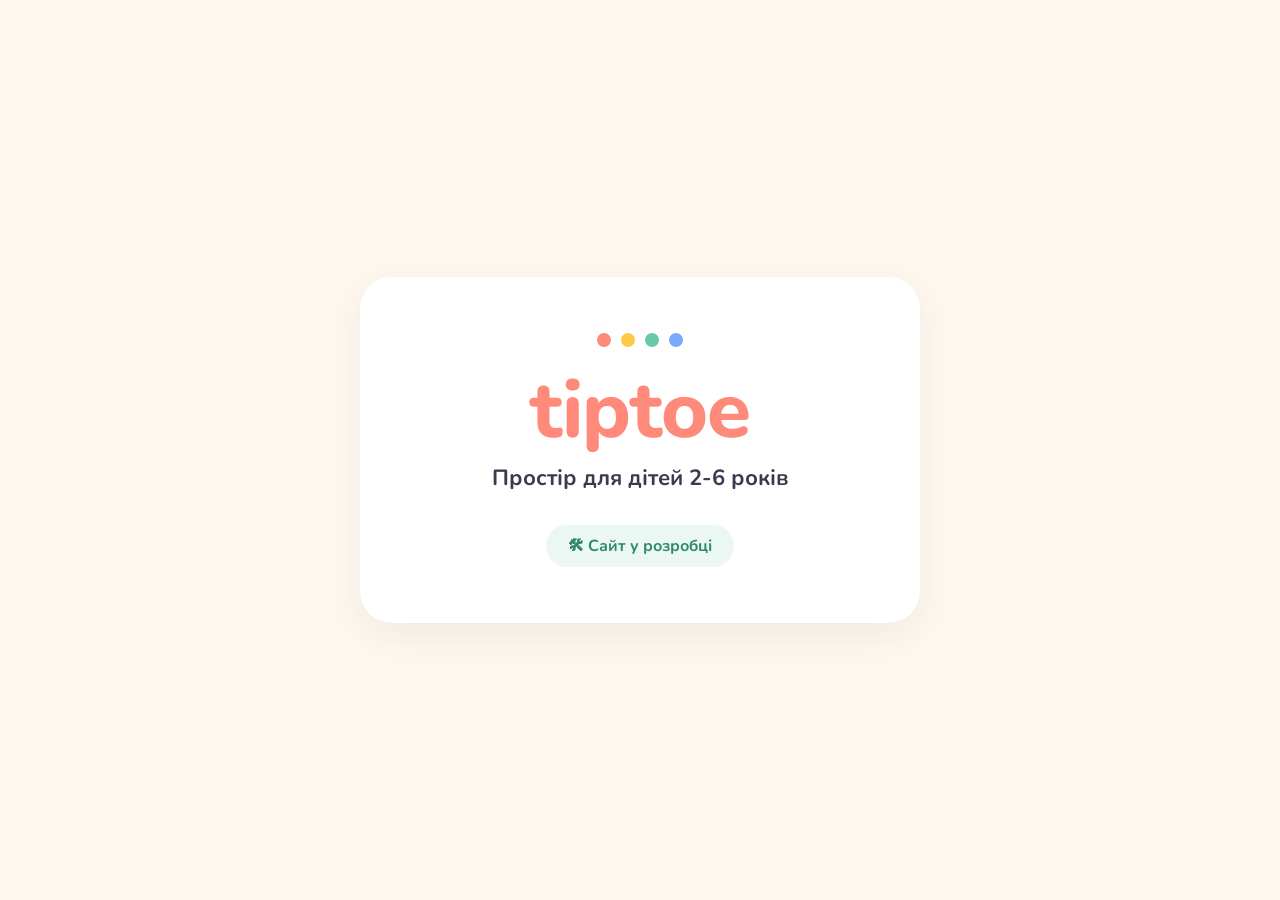
==== index.html @ 7564d256 "Перша весия сайту" ====
<!DOCTYPE html>
<html lang="uk">
<head>
  <meta charset="UTF-8">
  <meta name="viewport" content="width=device-width, initial-scale=1.0">
  <title>tiptoe — Простір для дітей 2-6 років</title>
  <link rel="preconnect" href="https://fonts.googleapis.com">
  <link rel="preconnect" href="https://fonts.gstatic.com" crossorigin>
  <link href="https://fonts.googleapis.com/css2?family=Nunito:wght@400;700;800&display=swap" rel="stylesheet">
  <style>
    * { box-sizing: border-box; margin: 0; padding: 0; }

    body {
      min-height: 100vh;
      display: flex;
      align-items: center;
      justify-content: center;
      padding: 16px;
      font-family: 'Nunito', Arial, sans-serif;
      background: #fff8ef;
      color: #3d3a4f;
      text-align: center;
      overflow-x: hidden;
    }

    .card {
      position: relative;
      max-width: 560px;
      width: 100%;
      padding: 56px 32px;
      background: #ffffff;
      border-radius: 32px;
      box-shadow: 0 12px 40px rgba(61, 58, 79, 0.08);
    }

    .dots {
      display: flex;
      justify-content: center;
      gap: 10px;
      margin-bottom: 24px;
    }

    .dots span {
      width: 14px;
      height: 14px;
      border-radius: 50%;
      animation: hop 1.4s ease-in-out infinite;
    }
    .dots span:nth-child(1) { background: #ff8a7a; }
    .dots span:nth-child(2) { background: #ffc84a; animation-delay: .15s; }
    .dots span:nth-child(3) { background: #6cc7a8; animation-delay: .3s; }
    .dots span:nth-child(4) { background: #7aa9ff; animation-delay: .45s; }

    @keyframes hop {
      0%, 100% { transform: translateY(0); }
      50% { transform: translateY(-10px); }
    }

    h1 {
      font-size: clamp(48px, 12vw, 80px);
      font-weight: 800;
      letter-spacing: -1px;
      color: #ff8a7a;
      line-height: 1;
    }

    .subtitle {
      margin-top: 12px;
      font-size: clamp(18px, 4.5vw, 22px);
      font-weight: 700;
    }

    .status {
      display: inline-block;
      margin-top: 32px;
      padding: 10px 22px;
      border-radius: 999px;
      background: #eaf7f2;
      color: #2f8a6a;
      font-weight: 700;
      font-size: 16px;
    }

    @media (prefers-reduced-motion: reduce) {
      .dots span { animation: none; }
    }
  </style>
</head>
<body>
  <main class="card">
    <div class="dots" aria-hidden="true">
      <span></span><span></span><span></span><span></span>
    </div>
    <h1>tiptoe</h1>
    <p class="subtitle">Простір для дітей 2-6 років</p>
    <p class="status">🛠 Сайт у розробці</p>
  </main>
</body>
</html>
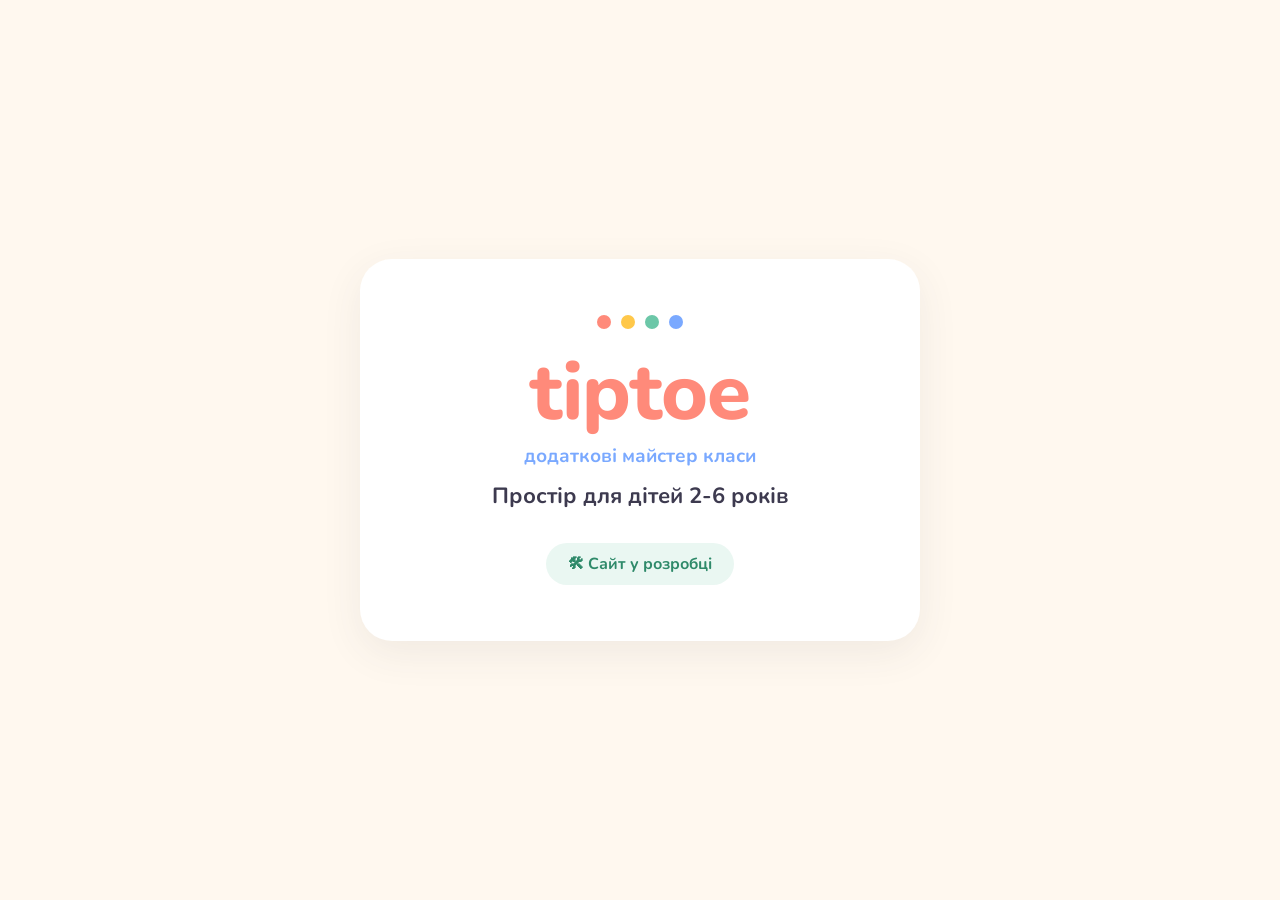
==== commit 8742fd5e: "Додати рядок «додаткові майстер класи» під назвою Новий рядок стоїть під заголовком tiptoe, над підз" ====
--- a/index.html
+++ b/index.html
@@ -70,6 +70,13 @@
       font-weight: 700;
     }
 
+    .extra {
+      margin-top: 10px;
+      font-size: clamp(16px, 4vw, 19px);
+      font-weight: 700;
+      color: #7aa9ff;
+    }
+
     .status {
       display: inline-block;
       margin-top: 32px;
@@ -92,6 +99,7 @@
       <span></span><span></span><span></span><span></span>
     </div>
     <h1>tiptoe</h1>
+    <p class="extra">додаткові майстер класи</p>
     <p class="subtitle">Простір для дітей 2-6 років</p>
     <p class="status">🛠 Сайт у розробці</p>
   </main>
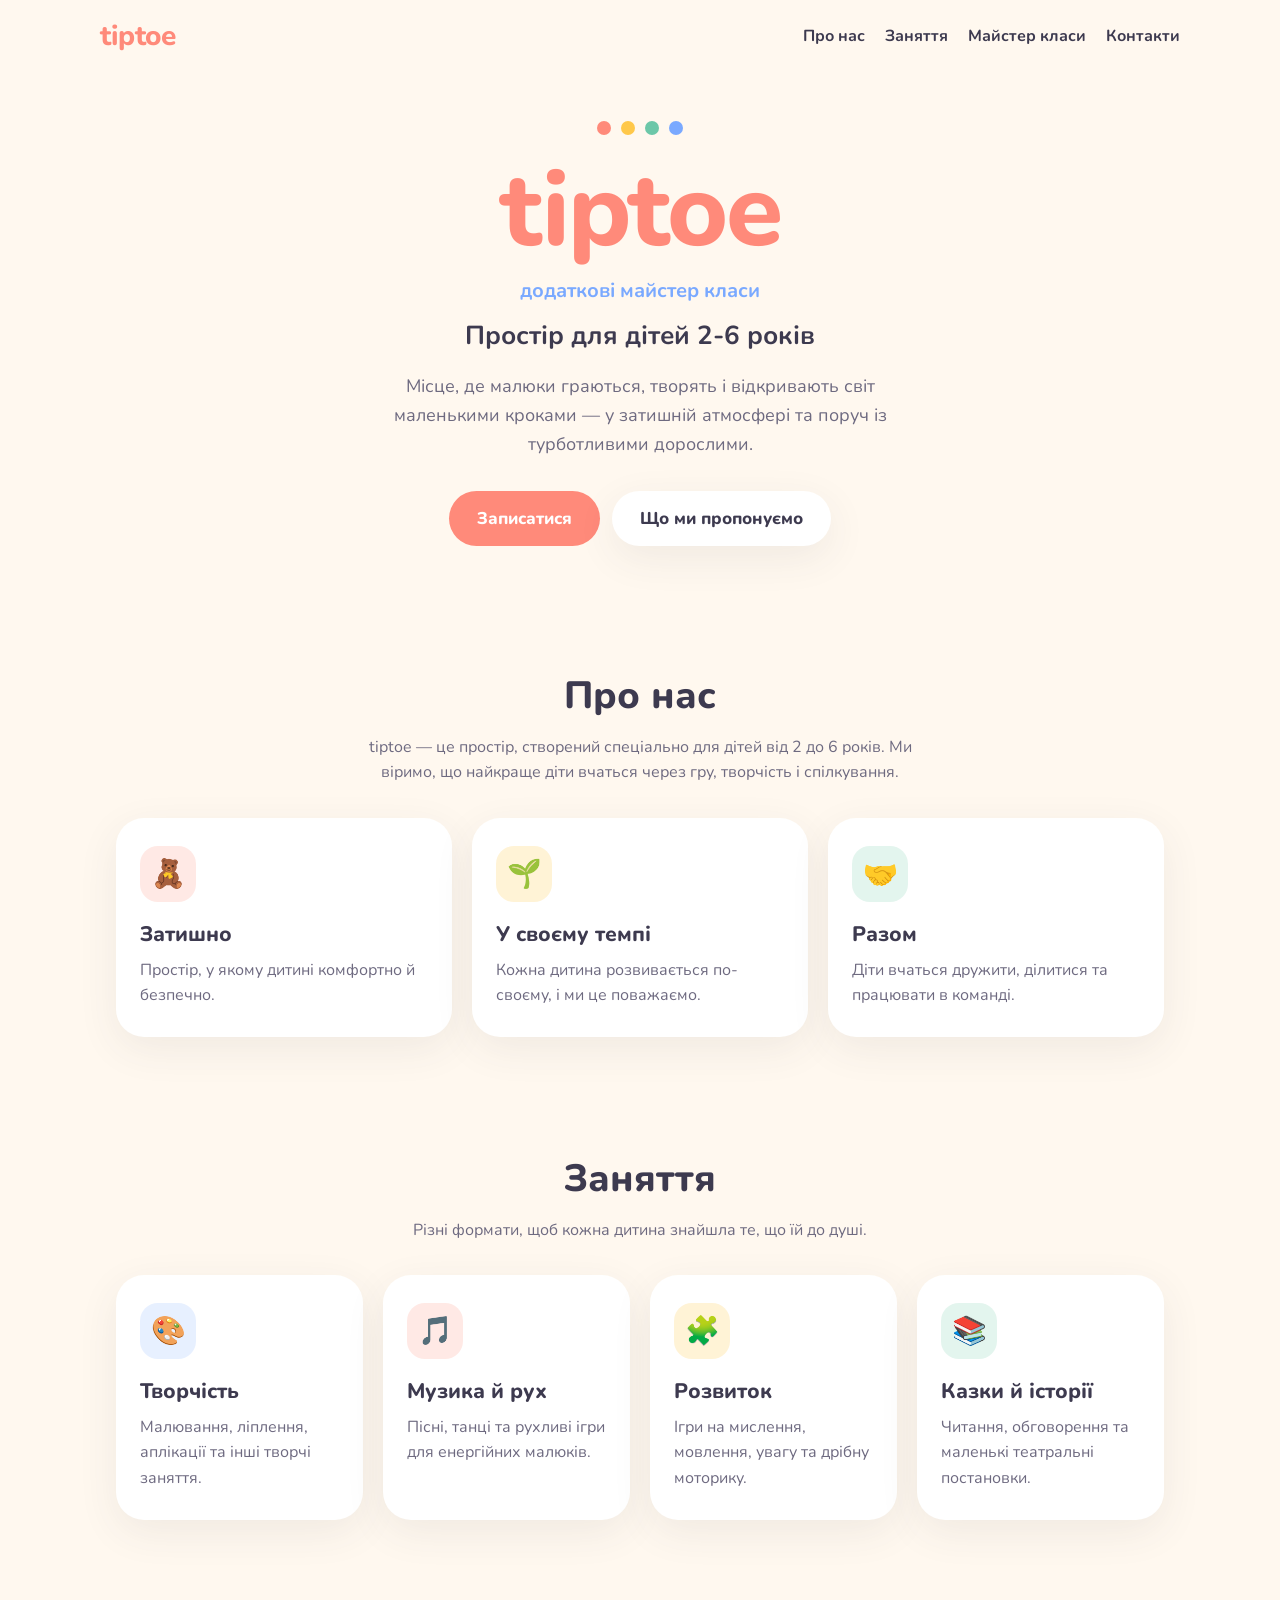
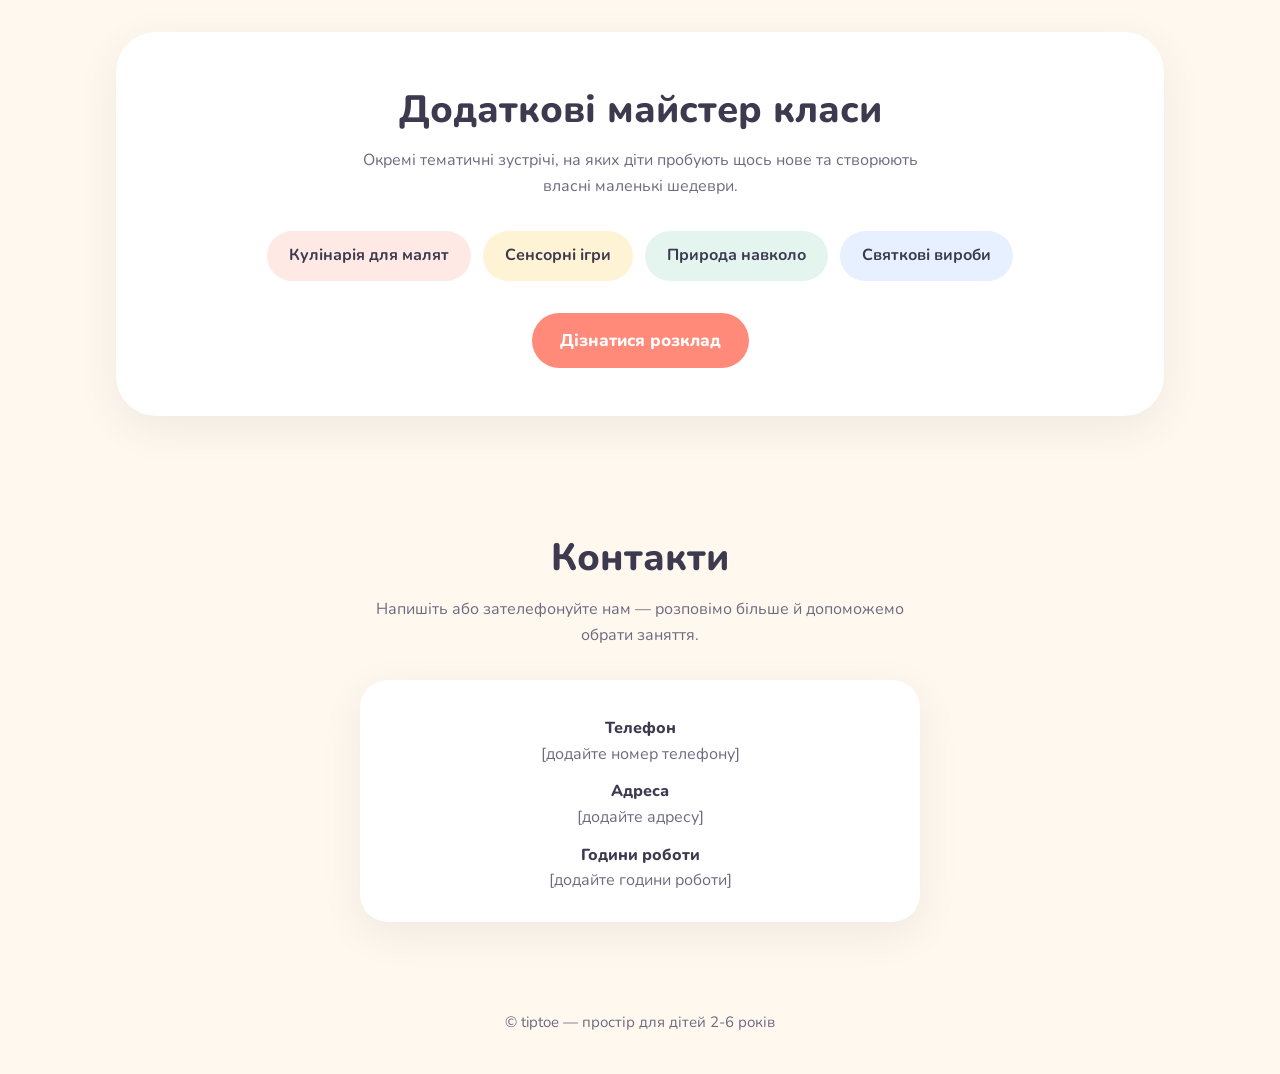
==== commit 0f522237: "Створити стартову сторінку сайту tiptoe Замість заглушки «Сайт у розробці» тепер повна стартова стор" ====
--- a/index.html
+++ b/index.html
@@ -4,33 +4,83 @@
   <meta charset="UTF-8">
   <meta name="viewport" content="width=device-width, initial-scale=1.0">
   <title>tiptoe — Простір для дітей 2-6 років</title>
+  <meta name="description" content="tiptoe — простір для дітей 2-6 років: заняття, ігри та додаткові майстер класи.">
   <link rel="preconnect" href="https://fonts.googleapis.com">
   <link rel="preconnect" href="https://fonts.gstatic.com" crossorigin>
   <link href="https://fonts.googleapis.com/css2?family=Nunito:wght@400;700;800&display=swap" rel="stylesheet">
   <style>
+    :root {
+      --bg: #fff8ef;
+      --card: #ffffff;
+      --text: #3d3a4f;
+      --muted: #6e6a80;
+      --coral: #ff8a7a;
+      --yellow: #ffc84a;
+      --green: #6cc7a8;
+      --blue: #7aa9ff;
+      --radius: 28px;
+      --shadow: 0 12px 40px rgba(61, 58, 79, 0.08);
+    }
+
     * { box-sizing: border-box; margin: 0; padding: 0; }
 
+    html { scroll-behavior: smooth; }
+
     body {
-      min-height: 100vh;
+      font-family: 'Nunito', Arial, sans-serif;
+      background: var(--bg);
+      color: var(--text);
+      line-height: 1.6;
+      overflow-x: hidden;
+    }
+
+    a { color: inherit; }
+
+    .wrap {
+      max-width: 1080px;
+      margin: 0 auto;
+      padding: 0 16px;
+    }
+
+    /* Шапка */
+    header {
+      position: sticky;
+      top: 0;
+      z-index: 10;
+      background: rgba(255, 248, 239, 0.92);
+      backdrop-filter: blur(8px);
+    }
+
+    .nav {
       display: flex;
       align-items: center;
-      justify-content: center;
-      padding: 16px;
-      font-family: 'Nunito', Arial, sans-serif;
-      background: #fff8ef;
-      color: #3d3a4f;
+      justify-content: space-between;
+      gap: 16px;
+      padding: 14px 0;
+    }
+
+    .logo {
+      font-size: 28px;
+      font-weight: 800;
+      color: var(--coral);
+      text-decoration: none;
+      letter-spacing: -0.5px;
+    }
+
+    .menu {
+      display: flex;
+      gap: 20px;
+      list-style: none;
+      font-weight: 700;
+    }
+
+    .menu a { text-decoration: none; }
+    .menu a:hover { color: var(--coral); }
+
+    /* Перший екран */
+    .hero {
+      padding: 48px 0 64px;
       text-align: center;
-      overflow-x: hidden;
-    }
-
-    .card {
-      position: relative;
-      max-width: 560px;
-      width: 100%;
-      padding: 56px 32px;
-      background: #ffffff;
-      border-radius: 32px;
-      box-shadow: 0 12px 40px rgba(61, 58, 79, 0.08);
     }
 
     .dots {
@@ -46,10 +96,10 @@
       border-radius: 50%;
       animation: hop 1.4s ease-in-out infinite;
     }
-    .dots span:nth-child(1) { background: #ff8a7a; }
-    .dots span:nth-child(2) { background: #ffc84a; animation-delay: .15s; }
-    .dots span:nth-child(3) { background: #6cc7a8; animation-delay: .3s; }
-    .dots span:nth-child(4) { background: #7aa9ff; animation-delay: .45s; }
+    .dots span:nth-child(1) { background: var(--coral); }
+    .dots span:nth-child(2) { background: var(--yellow); animation-delay: .15s; }
+    .dots span:nth-child(3) { background: var(--green); animation-delay: .3s; }
+    .dots span:nth-child(4) { background: var(--blue); animation-delay: .45s; }
 
     @keyframes hop {
       0%, 100% { transform: translateY(0); }
@@ -57,51 +107,297 @@
     }
 
     h1 {
-      font-size: clamp(48px, 12vw, 80px);
-      font-weight: 800;
-      letter-spacing: -1px;
-      color: #ff8a7a;
+      font-size: clamp(56px, 14vw, 104px);
+      font-weight: 800;
+      letter-spacing: -2px;
+      color: var(--coral);
       line-height: 1;
     }
 
+    .extra {
+      margin-top: 12px;
+      font-size: clamp(17px, 4vw, 20px);
+      font-weight: 700;
+      color: var(--blue);
+    }
+
     .subtitle {
-      margin-top: 12px;
-      font-size: clamp(18px, 4.5vw, 22px);
+      margin-top: 8px;
+      font-size: clamp(20px, 5vw, 26px);
       font-weight: 700;
     }
 
-    .extra {
-      margin-top: 10px;
-      font-size: clamp(16px, 4vw, 19px);
+    .lead {
+      max-width: 560px;
+      margin: 16px auto 0;
+      color: var(--muted);
+      font-size: 18px;
+    }
+
+    .buttons {
+      display: flex;
+      flex-wrap: wrap;
+      justify-content: center;
+      gap: 12px;
+      margin-top: 32px;
+    }
+
+    .btn {
+      display: inline-block;
+      padding: 14px 28px;
+      border-radius: 999px;
+      font-weight: 800;
+      font-size: 17px;
+      text-decoration: none;
+      transition: transform .15s ease;
+    }
+    .btn:hover { transform: translateY(-2px); }
+    .btn-primary { background: var(--coral); color: #fff; }
+    .btn-secondary { background: var(--card); box-shadow: var(--shadow); }
+
+    /* Секції */
+    section { padding: 56px 0; }
+
+    h2 {
+      font-size: clamp(28px, 6vw, 38px);
+      font-weight: 800;
+      text-align: center;
+      margin-bottom: 8px;
+    }
+
+    .section-lead {
+      text-align: center;
+      color: var(--muted);
+      max-width: 560px;
+      margin: 0 auto 32px;
+    }
+
+    .grid {
+      display: grid;
+      grid-template-columns: repeat(auto-fit, minmax(230px, 1fr));
+      gap: 20px;
+    }
+
+    .card {
+      background: var(--card);
+      border-radius: var(--radius);
+      padding: 28px 24px;
+      box-shadow: var(--shadow);
+    }
+
+    .card .icon {
+      width: 56px;
+      height: 56px;
+      border-radius: 18px;
+      display: grid;
+      place-items: center;
+      font-size: 28px;
+      margin-bottom: 16px;
+    }
+
+    .card h3 {
+      font-size: 21px;
+      font-weight: 800;
+      margin-bottom: 6px;
+    }
+
+    .card p { color: var(--muted); }
+
+    .bg-coral { background: #ffe9e5; }
+    .bg-yellow { background: #fff3d6; }
+    .bg-green { background: #e3f5ee; }
+    .bg-blue { background: #e7f0ff; }
+
+    /* Майстер класи */
+    .classes {
+      background: var(--card);
+      border-radius: 40px;
+      box-shadow: var(--shadow);
+      padding: 48px 24px;
+    }
+
+    .tags {
+      display: flex;
+      flex-wrap: wrap;
+      justify-content: center;
+      gap: 12px;
+    }
+
+    .tag {
+      padding: 12px 22px;
+      border-radius: 999px;
       font-weight: 700;
-      color: #7aa9ff;
-    }
-
-    .status {
-      display: inline-block;
-      margin-top: 32px;
-      padding: 10px 22px;
-      border-radius: 999px;
-      background: #eaf7f2;
-      color: #2f8a6a;
-      font-weight: 700;
-      font-size: 16px;
+    }
+
+    /* Контакти */
+    .contacts {
+      text-align: center;
+    }
+
+    .contacts .card {
+      max-width: 560px;
+      margin: 0 auto;
+    }
+
+    .contacts dl {
+      display: grid;
+      gap: 12px;
+      margin-top: 8px;
+    }
+
+    .contacts dt {
+      font-weight: 800;
+    }
+
+    .contacts dd { color: var(--muted); }
+
+    footer {
+      padding: 32px 0 40px;
+      text-align: center;
+      color: var(--muted);
+      font-size: 15px;
+    }
+
+    @media (max-width: 600px) {
+      .menu { display: none; }
+      .hero { padding-top: 32px; }
+      section { padding: 40px 0; }
     }
 
     @media (prefers-reduced-motion: reduce) {
+      html { scroll-behavior: auto; }
       .dots span { animation: none; }
+      .btn { transition: none; }
     }
   </style>
 </head>
 <body>
-  <main class="card">
-    <div class="dots" aria-hidden="true">
-      <span></span><span></span><span></span><span></span>
+  <header>
+    <div class="wrap nav">
+      <a class="logo" href="#top">tiptoe</a>
+      <nav aria-label="Головне меню">
+        <ul class="menu">
+          <li><a href="#about">Про нас</a></li>
+          <li><a href="#offer">Заняття</a></li>
+          <li><a href="#classes">Майстер класи</a></li>
+          <li><a href="#contacts">Контакти</a></li>
+        </ul>
+      </nav>
     </div>
-    <h1>tiptoe</h1>
-    <p class="extra">додаткові майстер класи</p>
-    <p class="subtitle">Простір для дітей 2-6 років</p>
-    <p class="status">🛠 Сайт у розробці</p>
+  </header>
+
+  <main id="top">
+    <div class="wrap hero">
+      <div class="dots" aria-hidden="true">
+        <span></span><span></span><span></span><span></span>
+      </div>
+      <h1>tiptoe</h1>
+      <p class="extra">додаткові майстер класи</p>
+      <p class="subtitle">Простір для дітей 2-6 років</p>
+      <p class="lead">Місце, де малюки граються, творять і відкривають світ маленькими кроками — у затишній атмосфері та поруч із турботливими дорослими.</p>
+      <div class="buttons">
+        <a class="btn btn-primary" href="#contacts">Записатися</a>
+        <a class="btn btn-secondary" href="#offer">Що ми пропонуємо</a>
+      </div>
+    </div>
+
+    <section id="about">
+      <div class="wrap">
+        <h2>Про нас</h2>
+        <p class="section-lead">tiptoe — це простір, створений спеціально для дітей від 2 до 6 років. Ми віримо, що найкраще діти вчаться через гру, творчість і спілкування.</p>
+        <div class="grid">
+          <div class="card">
+            <div class="icon bg-coral" aria-hidden="true">🧸</div>
+            <h3>Затишно</h3>
+            <p>Простір, у якому дитині комфортно й безпечно.</p>
+          </div>
+          <div class="card">
+            <div class="icon bg-yellow" aria-hidden="true">🌱</div>
+            <h3>У своєму темпі</h3>
+            <p>Кожна дитина розвивається по-своєму, і ми це поважаємо.</p>
+          </div>
+          <div class="card">
+            <div class="icon bg-green" aria-hidden="true">🤝</div>
+            <h3>Разом</h3>
+            <p>Діти вчаться дружити, ділитися та працювати в команді.</p>
+          </div>
+        </div>
+      </div>
+    </section>
+
+    <section id="offer">
+      <div class="wrap">
+        <h2>Заняття</h2>
+        <p class="section-lead">Різні формати, щоб кожна дитина знайшла те, що їй до душі.</p>
+        <div class="grid">
+          <div class="card">
+            <div class="icon bg-blue" aria-hidden="true">🎨</div>
+            <h3>Творчість</h3>
+            <p>Малювання, ліплення, аплікації та інші творчі заняття.</p>
+          </div>
+          <div class="card">
+            <div class="icon bg-coral" aria-hidden="true">🎵</div>
+            <h3>Музика й рух</h3>
+            <p>Пісні, танці та рухливі ігри для енергійних малюків.</p>
+          </div>
+          <div class="card">
+            <div class="icon bg-yellow" aria-hidden="true">🧩</div>
+            <h3>Розвиток</h3>
+            <p>Ігри на мислення, мовлення, увагу та дрібну моторику.</p>
+          </div>
+          <div class="card">
+            <div class="icon bg-green" aria-hidden="true">📚</div>
+            <h3>Казки й історії</h3>
+            <p>Читання, обговорення та маленькі театральні постановки.</p>
+          </div>
+        </div>
+      </div>
+    </section>
+
+    <section id="classes">
+      <div class="wrap">
+        <div class="classes">
+          <h2>Додаткові майстер класи</h2>
+          <p class="section-lead">Окремі тематичні зустрічі, на яких діти пробують щось нове та створюють власні маленькі шедеври.</p>
+          <div class="tags">
+            <span class="tag bg-coral">Кулінарія для малят</span>
+            <span class="tag bg-yellow">Сенсорні ігри</span>
+            <span class="tag bg-green">Природа навколо</span>
+            <span class="tag bg-blue">Святкові вироби</span>
+          </div>
+          <div class="buttons">
+            <a class="btn btn-primary" href="#contacts">Дізнатися розклад</a>
+          </div>
+        </div>
+      </div>
+    </section>
+
+    <section id="contacts" class="contacts">
+      <div class="wrap">
+        <h2>Контакти</h2>
+        <p class="section-lead">Напишіть або зателефонуйте нам — розповімо більше й допоможемо обрати заняття.</p>
+        <div class="card">
+          <dl>
+            <div>
+              <dt>Телефон</dt>
+              <dd>[додайте номер телефону]</dd>
+            </div>
+            <div>
+              <dt>Адреса</dt>
+              <dd>[додайте адресу]</dd>
+            </div>
+            <div>
+              <dt>Години роботи</dt>
+              <dd>[додайте години роботи]</dd>
+            </div>
+          </dl>
+        </div>
+      </div>
+    </section>
   </main>
+
+  <footer>
+    <div class="wrap">© tiptoe — простір для дітей 2-6 років</div>
+  </footer>
 </body>
 </html>
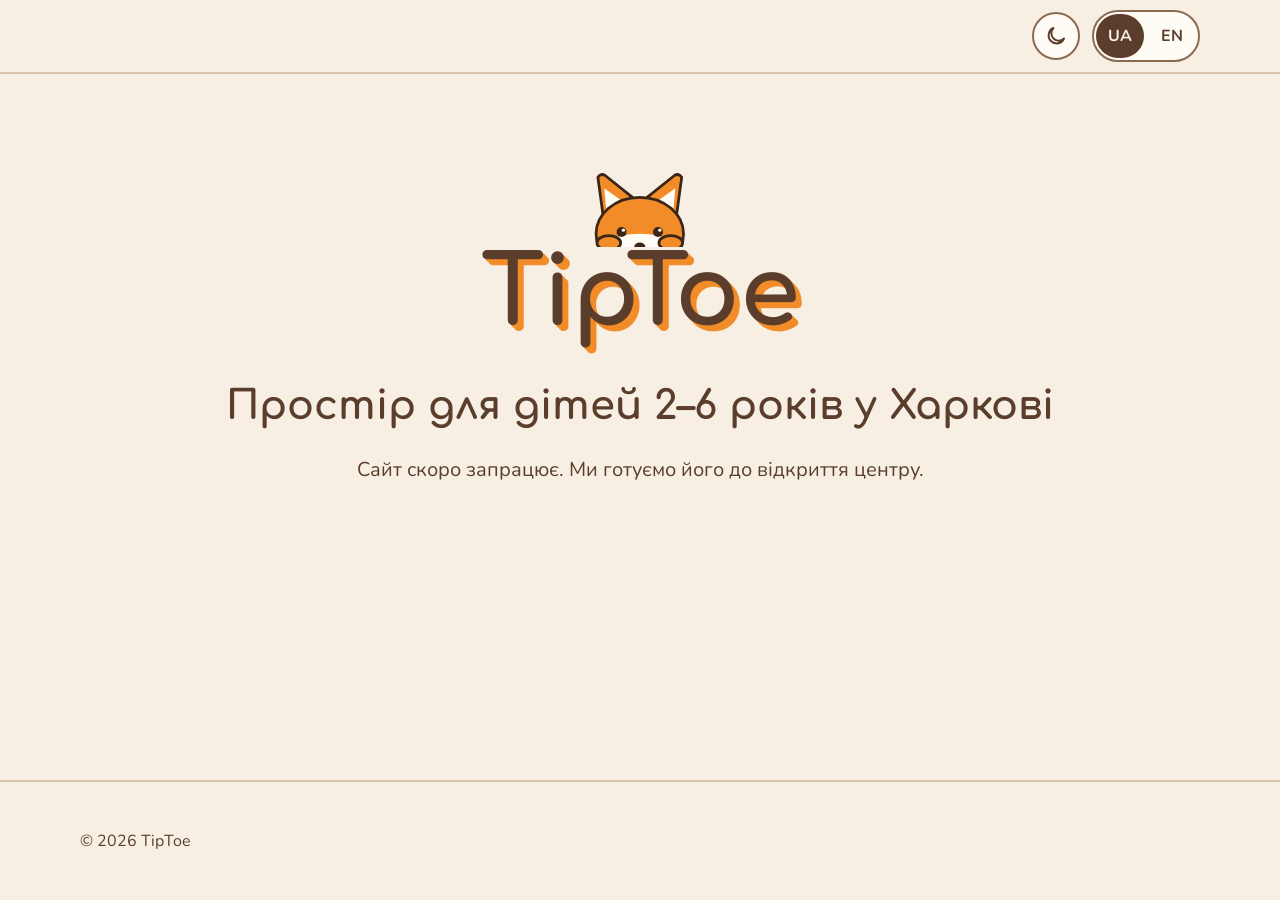
==== commit 36a9b322: "Зверстати статичний прототип сайту TipToe за ТЗ v4 Етап А плану: лендинг site.html, політика конфіде" ====
--- a/index.html
+++ b/index.html
@@ -1,403 +1,63 @@
 <!DOCTYPE html>
-<html lang="uk">
+<html lang="uk" data-page="stub">
 <head>
   <meta charset="UTF-8">
   <meta name="viewport" content="width=device-width, initial-scale=1.0">
-  <title>tiptoe — Простір для дітей 2-6 років</title>
-  <meta name="description" content="tiptoe — простір для дітей 2-6 років: заняття, ігри та додаткові майстер класи.">
-  <link rel="preconnect" href="https://fonts.googleapis.com">
-  <link rel="preconnect" href="https://fonts.gstatic.com" crossorigin>
-  <link href="https://fonts.googleapis.com/css2?family=Nunito:wght@400;700;800&display=swap" rel="stylesheet">
-  <style>
-    :root {
-      --bg: #fff8ef;
-      --card: #ffffff;
-      --text: #3d3a4f;
-      --muted: #6e6a80;
-      --coral: #ff8a7a;
-      --yellow: #ffc84a;
-      --green: #6cc7a8;
-      --blue: #7aa9ff;
-      --radius: 28px;
-      --shadow: 0 12px 40px rgba(61, 58, 79, 0.08);
-    }
-
-    * { box-sizing: border-box; margin: 0; padding: 0; }
-
-    html { scroll-behavior: smooth; }
-
-    body {
-      font-family: 'Nunito', Arial, sans-serif;
-      background: var(--bg);
-      color: var(--text);
-      line-height: 1.6;
-      overflow-x: hidden;
-    }
-
-    a { color: inherit; }
-
-    .wrap {
-      max-width: 1080px;
-      margin: 0 auto;
-      padding: 0 16px;
-    }
-
-    /* Шапка */
-    header {
-      position: sticky;
-      top: 0;
-      z-index: 10;
-      background: rgba(255, 248, 239, 0.92);
-      backdrop-filter: blur(8px);
-    }
-
-    .nav {
-      display: flex;
-      align-items: center;
-      justify-content: space-between;
-      gap: 16px;
-      padding: 14px 0;
-    }
-
-    .logo {
-      font-size: 28px;
-      font-weight: 800;
-      color: var(--coral);
-      text-decoration: none;
-      letter-spacing: -0.5px;
-    }
-
-    .menu {
-      display: flex;
-      gap: 20px;
-      list-style: none;
-      font-weight: 700;
-    }
-
-    .menu a { text-decoration: none; }
-    .menu a:hover { color: var(--coral); }
-
-    /* Перший екран */
-    .hero {
-      padding: 48px 0 64px;
-      text-align: center;
-    }
-
-    .dots {
-      display: flex;
-      justify-content: center;
-      gap: 10px;
-      margin-bottom: 24px;
-    }
-
-    .dots span {
-      width: 14px;
-      height: 14px;
-      border-radius: 50%;
-      animation: hop 1.4s ease-in-out infinite;
-    }
-    .dots span:nth-child(1) { background: var(--coral); }
-    .dots span:nth-child(2) { background: var(--yellow); animation-delay: .15s; }
-    .dots span:nth-child(3) { background: var(--green); animation-delay: .3s; }
-    .dots span:nth-child(4) { background: var(--blue); animation-delay: .45s; }
-
-    @keyframes hop {
-      0%, 100% { transform: translateY(0); }
-      50% { transform: translateY(-10px); }
-    }
-
-    h1 {
-      font-size: clamp(56px, 14vw, 104px);
-      font-weight: 800;
-      letter-spacing: -2px;
-      color: var(--coral);
-      line-height: 1;
-    }
-
-    .extra {
-      margin-top: 12px;
-      font-size: clamp(17px, 4vw, 20px);
-      font-weight: 700;
-      color: var(--blue);
-    }
-
-    .subtitle {
-      margin-top: 8px;
-      font-size: clamp(20px, 5vw, 26px);
-      font-weight: 700;
-    }
-
-    .lead {
-      max-width: 560px;
-      margin: 16px auto 0;
-      color: var(--muted);
-      font-size: 18px;
-    }
-
-    .buttons {
-      display: flex;
-      flex-wrap: wrap;
-      justify-content: center;
-      gap: 12px;
-      margin-top: 32px;
-    }
-
-    .btn {
-      display: inline-block;
-      padding: 14px 28px;
-      border-radius: 999px;
-      font-weight: 800;
-      font-size: 17px;
-      text-decoration: none;
-      transition: transform .15s ease;
-    }
-    .btn:hover { transform: translateY(-2px); }
-    .btn-primary { background: var(--coral); color: #fff; }
-    .btn-secondary { background: var(--card); box-shadow: var(--shadow); }
-
-    /* Секції */
-    section { padding: 56px 0; }
-
-    h2 {
-      font-size: clamp(28px, 6vw, 38px);
-      font-weight: 800;
-      text-align: center;
-      margin-bottom: 8px;
-    }
-
-    .section-lead {
-      text-align: center;
-      color: var(--muted);
-      max-width: 560px;
-      margin: 0 auto 32px;
-    }
-
-    .grid {
-      display: grid;
-      grid-template-columns: repeat(auto-fit, minmax(230px, 1fr));
-      gap: 20px;
-    }
-
-    .card {
-      background: var(--card);
-      border-radius: var(--radius);
-      padding: 28px 24px;
-      box-shadow: var(--shadow);
-    }
-
-    .card .icon {
-      width: 56px;
-      height: 56px;
-      border-radius: 18px;
-      display: grid;
-      place-items: center;
-      font-size: 28px;
-      margin-bottom: 16px;
-    }
-
-    .card h3 {
-      font-size: 21px;
-      font-weight: 800;
-      margin-bottom: 6px;
-    }
-
-    .card p { color: var(--muted); }
-
-    .bg-coral { background: #ffe9e5; }
-    .bg-yellow { background: #fff3d6; }
-    .bg-green { background: #e3f5ee; }
-    .bg-blue { background: #e7f0ff; }
-
-    /* Майстер класи */
-    .classes {
-      background: var(--card);
-      border-radius: 40px;
-      box-shadow: var(--shadow);
-      padding: 48px 24px;
-    }
-
-    .tags {
-      display: flex;
-      flex-wrap: wrap;
-      justify-content: center;
-      gap: 12px;
-    }
-
-    .tag {
-      padding: 12px 22px;
-      border-radius: 999px;
-      font-weight: 700;
-    }
-
-    /* Контакти */
-    .contacts {
-      text-align: center;
-    }
-
-    .contacts .card {
-      max-width: 560px;
-      margin: 0 auto;
-    }
-
-    .contacts dl {
-      display: grid;
-      gap: 12px;
-      margin-top: 8px;
-    }
-
-    .contacts dt {
-      font-weight: 800;
-    }
-
-    .contacts dd { color: var(--muted); }
-
-    footer {
-      padding: 32px 0 40px;
-      text-align: center;
-      color: var(--muted);
-      font-size: 15px;
-    }
-
-    @media (max-width: 600px) {
-      .menu { display: none; }
-      .hero { padding-top: 32px; }
-      section { padding: 40px 0; }
-    }
-
-    @media (prefers-reduced-motion: reduce) {
-      html { scroll-behavior: auto; }
-      .dots span { animation: none; }
-      .btn { transition: none; }
-    }
-  </style>
+  <title>TipToe — сайт скоро запрацює</title>
+  <meta name="description" content="TipToe — простір для дітей 2–6 років у Харкові. Сайт скоро запрацює.">
+  <link rel="icon" href="assets/img/favicon.svg" type="image/svg+xml">
+  <link rel="stylesheet" href="assets/css/tokens.css">
+  <link rel="stylesheet" href="assets/css/base.css">
+  <link rel="stylesheet" href="assets/css/components.css">
+  <link rel="stylesheet" href="assets/css/sections.css">
+  <script src="assets/js/theme.js"></script>
+  <script src="assets/js/i18n.js" defer></script>
+  <script src="assets/js/lang.js" defer></script>
 </head>
 <body>
-  <header>
-    <div class="wrap nav">
-      <a class="logo" href="#top">tiptoe</a>
-      <nav aria-label="Головне меню">
-        <ul class="menu">
-          <li><a href="#about">Про нас</a></li>
-          <li><a href="#offer">Заняття</a></li>
-          <li><a href="#classes">Майстер класи</a></li>
-          <li><a href="#contacts">Контакти</a></li>
-        </ul>
-      </nav>
+<!-- Заглушка «Сайт у розробці»: показується до запуску. Готовий лендинг — site.html. -->
+<div id="top" class="page">
+  <a class="tt-btn tt-skip" href="#main" data-i18n="skip">Перейти до основного вмісту</a>
+
+  <svg width="0" height="0" style="position:absolute" aria-hidden="true" focusable="false">
+    <defs>
+      <symbol id="tp-head" viewBox="0 0 200 200"><g style="stroke:var(--edge)" stroke-width="3" stroke-linejoin="round" stroke-linecap="round"><path d="M60 66L54 22Q57 17 62 20L92 44Z" fill="var(--orange)"/><path d="M140 66L146 22Q143 17 138 20L108 44Z" fill="var(--orange)"/><path d="M63 56L61 34L79 47Z" fill="var(--tipi-cream)" stroke="none"/><path d="M137 56L139 34L121 47Z" fill="var(--tipi-cream)" stroke="none"/><ellipse cx="100" cy="84" rx="48" ry="40" fill="var(--orange)"/><path d="M57 94Q100 74 143 94Q130 124 100 124Q70 124 57 94Z" fill="var(--tipi-cream)" stroke="none"/><circle cx="68" cy="100" r="6" fill="var(--orange)" stroke="none" opacity=".4"/><circle cx="132" cy="100" r="6" fill="var(--orange)" stroke="none" opacity=".4"/><circle cx="80" cy="82" r="5.5" fill="var(--ink-deep)" stroke="none"/><circle cx="120" cy="82" r="5.5" fill="var(--ink-deep)" stroke="none"/><circle cx="82" cy="80" r="1.8" fill="var(--tipi-cream)" stroke="none"/><circle cx="122" cy="80" r="1.8" fill="var(--tipi-cream)" stroke="none"/><ellipse cx="100" cy="98" rx="6" ry="4.5" fill="var(--ink-deep)" stroke="none"/><path d="M92 108Q100 115 108 108" fill="none" stroke-width="2.5"/></g></symbol>
+    </defs>
+  </svg>
+
+  <header class="site-header">
+    <div class="wrap hdr-row">
+      <div class="hdr-tools">
+        <button class="theme-btn" type="button" aria-pressed="false" aria-label="Темна тема" data-i18n-attr="aria-label:theme">
+          <svg class="ico-moon" width="24" height="24" viewBox="0 0 24 24" fill="none" stroke="currentColor" stroke-width="2" stroke-linecap="round" stroke-linejoin="round" aria-hidden="true" focusable="false"><path d="M20 14.5A8 8 0 1 1 9.5 4a6.5 6.5 0 0 0 10.5 10.5z"/></svg>
+          <svg class="ico-sun" width="24" height="24" viewBox="0 0 24 24" fill="none" stroke="currentColor" stroke-width="2" stroke-linecap="round" stroke-linejoin="round" aria-hidden="true" focusable="false"><circle cx="12" cy="12" r="4"/><path d="M12 3v2M12 19v2M3 12h2M19 12h2M5.6 5.6l1.4 1.4M17 17l1.4 1.4M5.6 18.4L7 17M17 7l1.4-1.4"/></svg>
+        </button>
+        <div class="tt-lang" role="group" aria-label="Мова сайту" data-i18n-attr="aria-label:langLabel">
+          <a href="?lang=uk" data-lang="uk" lang="uk" hreflang="uk" aria-current="true" aria-label="UA — українська" data-i18n-attr="aria-label:uaLabel">UA</a>
+          <a href="?lang=en" data-lang="en" lang="en" hreflang="en" aria-current="false" aria-label="EN — English" data-i18n-attr="aria-label:enLabel">EN</a>
+        </div>
+      </div>
     </div>
   </header>
 
-  <main id="top">
-    <div class="wrap hero">
-      <div class="dots" aria-hidden="true">
-        <span></span><span></span><span></span><span></span>
-      </div>
-      <h1>tiptoe</h1>
-      <p class="extra">додаткові майстер класи</p>
-      <p class="subtitle">Простір для дітей 2-6 років</p>
-      <p class="lead">Місце, де малюки граються, творять і відкривають світ маленькими кроками — у затишній атмосфері та поруч із турботливими дорослими.</p>
-      <div class="buttons">
-        <a class="btn btn-primary" href="#contacts">Записатися</a>
-        <a class="btn btn-secondary" href="#offer">Що ми пропонуємо</a>
-      </div>
-    </div>
-
-    <section id="about">
-      <div class="wrap">
-        <h2>Про нас</h2>
-        <p class="section-lead">tiptoe — це простір, створений спеціально для дітей від 2 до 6 років. Ми віримо, що найкраще діти вчаться через гру, творчість і спілкування.</p>
-        <div class="grid">
-          <div class="card">
-            <div class="icon bg-coral" aria-hidden="true">🧸</div>
-            <h3>Затишно</h3>
-            <p>Простір, у якому дитині комфортно й безпечно.</p>
-          </div>
-          <div class="card">
-            <div class="icon bg-yellow" aria-hidden="true">🌱</div>
-            <h3>У своєму темпі</h3>
-            <p>Кожна дитина розвивається по-своєму, і ми це поважаємо.</p>
-          </div>
-          <div class="card">
-            <div class="icon bg-green" aria-hidden="true">🤝</div>
-            <h3>Разом</h3>
-            <p>Діти вчаться дружити, ділитися та працювати в команді.</p>
-          </div>
+  <main id="main" tabindex="-1">
+    <section class="sec">
+      <div class="wrap center-block">
+        <div class="masthead" style="padding:0">
+          <svg class="masthead-tipi" viewBox="30 14 140 84" aria-hidden="true" focusable="false"><use href="#tp-head" width="200" height="200"/><g style="stroke:var(--edge)" stroke-width="3" fill="var(--orange)"><ellipse cx="66" cy="94" rx="13" ry="8"/><ellipse cx="134" cy="94" rx="13" ry="8"/></g></svg>
+          <p class="wordmark" aria-hidden="true">TipToe</p>
         </div>
-      </div>
-    </section>
-
-    <section id="offer">
-      <div class="wrap">
-        <h2>Заняття</h2>
-        <p class="section-lead">Різні формати, щоб кожна дитина знайшла те, що їй до душі.</p>
-        <div class="grid">
-          <div class="card">
-            <div class="icon bg-blue" aria-hidden="true">🎨</div>
-            <h3>Творчість</h3>
-            <p>Малювання, ліплення, аплікації та інші творчі заняття.</p>
-          </div>
-          <div class="card">
-            <div class="icon bg-coral" aria-hidden="true">🎵</div>
-            <h3>Музика й рух</h3>
-            <p>Пісні, танці та рухливі ігри для енергійних малюків.</p>
-          </div>
-          <div class="card">
-            <div class="icon bg-yellow" aria-hidden="true">🧩</div>
-            <h3>Розвиток</h3>
-            <p>Ігри на мислення, мовлення, увагу та дрібну моторику.</p>
-          </div>
-          <div class="card">
-            <div class="icon bg-green" aria-hidden="true">📚</div>
-            <h3>Казки й історії</h3>
-            <p>Читання, обговорення та маленькі театральні постановки.</p>
-          </div>
-        </div>
-      </div>
-    </section>
-
-    <section id="classes">
-      <div class="wrap">
-        <div class="classes">
-          <h2>Додаткові майстер класи</h2>
-          <p class="section-lead">Окремі тематичні зустрічі, на яких діти пробують щось нове та створюють власні маленькі шедеври.</p>
-          <div class="tags">
-            <span class="tag bg-coral">Кулінарія для малят</span>
-            <span class="tag bg-yellow">Сенсорні ігри</span>
-            <span class="tag bg-green">Природа навколо</span>
-            <span class="tag bg-blue">Святкові вироби</span>
-          </div>
-          <div class="buttons">
-            <a class="btn btn-primary" href="#contacts">Дізнатися розклад</a>
-          </div>
-        </div>
-      </div>
-    </section>
-
-    <section id="contacts" class="contacts">
-      <div class="wrap">
-        <h2>Контакти</h2>
-        <p class="section-lead">Напишіть або зателефонуйте нам — розповімо більше й допоможемо обрати заняття.</p>
-        <div class="card">
-          <dl>
-            <div>
-              <dt>Телефон</dt>
-              <dd>[додайте номер телефону]</dd>
-            </div>
-            <div>
-              <dt>Адреса</dt>
-              <dd>[додайте адресу]</dd>
-            </div>
-            <div>
-              <dt>Години роботи</dt>
-              <dd>[додайте години роботи]</dd>
-            </div>
-          </dl>
-        </div>
+        <h1 class="tt-h2"><span class="sr-only">TipToe — </span><span data-i18n="stubH1">Простір для дітей 2–6 років у Харкові</span></h1>
+        <p class="tt-lead" data-i18n="stubP">Сайт скоро запрацює. Ми готуємо його до відкриття центру.</p>
       </div>
     </section>
   </main>
 
-  <footer>
-    <div class="wrap">© tiptoe — простір для дітей 2-6 років</div>
+  <footer class="site-footer">
+    <div class="wrap">
+      <p class="tt-caption">© 2026 TipToe</p>
+    </div>
   </footer>
+</div>
 </body>
 </html>
--- a/assets/css/tokens.css
+++ b/assets/css/tokens.css
@@ -0,0 +1,156 @@
+/* TipToe — токени дизайн-системи v20.
+   Джерело: design-system/project/tokens.json. Значення тут не змінювати вручну:
+   спершу правиться tokens.json, потім цей файл. */
+
+:root {
+  color-scheme: light;
+
+  /* Кольори: світла тема */
+  --background: #F7EFE4;
+  --surface: #FFFBF5;
+  --surface-alt: #EAD9C3;
+  --text: #5A3E2B;
+  --text-muted: #745A47;
+  --accent: #F28C28;
+  --accent-hover: #FFA23F;
+  --accent-active: #E27A12;
+  --on-accent: #3A2616;
+  --border: #8A6B52;
+  --border-subtle: #D9C5A8;
+  --focus: #3A2616;
+  --success: #556644;
+  --error: #A3281D;
+  --edge: #3A2616;
+
+  /* Бренд і основи */
+  --orange: #F28C28;
+  --green: #8FA67A;
+  --ink-deep: #3A2616;
+  --orange-strong: #954E09;
+  --green-strong: #556644;
+  --on-strong: #FFFFFF;
+
+  /* Кольори Тіпі (однакові в обох темах) */
+  --tipi-cream: #FFFBF5;
+  --tipi-brown: #5A3E2B;
+  --tipi-wood: #C49A6C;
+
+  /* Тіні */
+  --shadow-card: 0 8px 24px 0 rgba(90, 62, 43, 0.14);
+  --shadow-cta: 0 4px 0 0 #3a2616;
+  --shadow-cta-hover: 0 6px 0 0 #3a2616;
+
+  /* Відступи */
+  --space-1: 4px;
+  --space-2: 8px;
+  --space-3: 12px;
+  --space-4: 16px;
+  --space-5: 24px;
+  --space-6: 32px;
+  --space-7: 48px;
+  --space-8: 64px;
+  --space-9: 96px;
+
+  /* Радіуси */
+  --radius-md: 16px;
+  --radius-lg: 24px;
+  --radius-pill: 999px;
+
+  /* Розкладка й розміри */
+  --container-max: 1120px;
+  --min-viewport: 360px;
+  --tap-min: 48px;
+  --border-width: 2px;
+  --focus-width: 3px;
+  --focus-offset: 3px;
+  --focus-offset-tight: 2px;
+  --lift: 2px;
+  --press: 4px;
+  --wordmark-shadow: 3px;
+  --header-offset: 88px;
+  --measure: 68ch;
+  --textarea-min: 112px;
+  --content-max: 760px;
+  --col-day: 140px;
+  --col-time: 64px;
+  --col-sm: 240px;
+  --col-md: 300px;
+  --col-lg: 360px;
+  --map-min: 320px;
+  --illustration: 160px;
+  /* Немає в tokens.json, але використано в макетах: розмір великого слова «TipToe». */
+  --wordmark-size: clamp(3rem, 11vw, 6rem);
+
+  /* Шрифти */
+  --font-heading: "Comfortaa", "Nunito", system-ui, sans-serif;
+  --font-body: "Nunito", system-ui, -apple-system, "Segoe UI", Arial, sans-serif;
+  --font-mono: "JetBrains Mono", ui-monospace, Menlo, Consolas, monospace;
+
+  /* Шкала тексту */
+  --type-h1: 700 2rem/2.5rem var(--font-heading);
+  --type-h1-desktop: 700 3.5rem/4rem var(--font-heading);
+  --type-h2: 700 1.625rem/2.125rem var(--font-heading);
+  --type-h2-desktop: 700 2.5rem/3rem var(--font-heading);
+  --type-h3: 700 1.375rem/1.875rem var(--font-heading);
+  --type-h3-desktop: 700 1.75rem/2.25rem var(--font-heading);
+  --type-wordmark-sm: 700 1.75rem/2rem var(--font-heading);
+  --type-body-lg: 400 1.1875rem/1.875rem var(--font-body);
+  --type-body-lg-desktop: 400 1.25rem/2rem var(--font-body);
+  --type-body: 400 1.0625rem/1.75rem var(--font-body);
+  --type-body-strong: 700 1.0625rem/1.75rem var(--font-body);
+  --type-small: 400 1rem/1.5rem var(--font-body);
+  --type-caption: 400 1rem/1.375rem var(--font-body);
+  --type-label: 700 1rem/1.25rem var(--font-body);
+  --type-button: 700 1.125rem/1.5rem var(--font-body);
+  --type-input: 400 1.0625rem/1.5rem var(--font-body);
+  --type-nav: 600 1.0625rem/1.5rem var(--font-body);
+  --type-code: 400 1rem/1.5rem var(--font-mono);
+  --ls-h1: -0.01em;
+  --ls-h1-desktop: -0.02em;
+}
+
+/* Темна тема: тепла коричнева. Вмикається атрибутом data-theme="dark" на <html>. */
+:root[data-theme="dark"] {
+  color-scheme: dark;
+  --background: #2A1B10;
+  --surface: #46321F;
+  --surface-alt: #3A2616;
+  --text: #F7EFE4;
+  --text-muted: #D9C5A8;
+  --border: #A68868;
+  --border-subtle: #5A4330;
+  --focus: #F7EFE4;
+  --success: #8FA67A;
+  --error: #F08A7E;
+  --edge: #F7EFE4;
+  --orange-strong: #F28C28;
+  --green-strong: #8FA67A;
+  --on-strong: #2A1B10;
+  --shadow-card: 0 8px 24px 0 rgba(0, 0, 0, 0.45);
+  --shadow-cta: 0 4px 0 0 #d9c5a8;
+  --shadow-cta-hover: 0 6px 0 0 #d9c5a8;
+}
+
+/* Без JavaScript тема береться з налаштувань пристрою. */
+@media (prefers-color-scheme: dark) {
+  :root:not([data-theme]) {
+    color-scheme: dark;
+    --background: #2A1B10;
+    --surface: #46321F;
+    --surface-alt: #3A2616;
+    --text: #F7EFE4;
+    --text-muted: #D9C5A8;
+    --border: #A68868;
+    --border-subtle: #5A4330;
+    --focus: #F7EFE4;
+    --success: #8FA67A;
+    --error: #F08A7E;
+    --edge: #F7EFE4;
+    --orange-strong: #F28C28;
+    --green-strong: #8FA67A;
+    --on-strong: #2A1B10;
+    --shadow-card: 0 8px 24px 0 rgba(0, 0, 0, 0.45);
+    --shadow-cta: 0 4px 0 0 #d9c5a8;
+    --shadow-cta-hover: 0 6px 0 0 #d9c5a8;
+  }
+}
--- a/assets/css/base.css
+++ b/assets/css/base.css
@@ -0,0 +1,139 @@
+/* TipToe — база: шрифти, типографіка, сітка, фокус, пропуск навігації. */
+
+@font-face {
+  font-family: "Comfortaa";
+  src: url("../fonts/Comfortaa-Bold.woff2") format("woff2");
+  font-weight: 700;
+  font-style: normal;
+  font-display: swap;
+}
+@font-face {
+  font-family: "Nunito";
+  src: url("../fonts/Nunito-Regular.woff2") format("woff2");
+  font-weight: 400;
+  font-style: normal;
+  font-display: swap;
+}
+@font-face {
+  font-family: "Nunito";
+  src: url("../fonts/Nunito-SemiBold.woff2") format("woff2");
+  font-weight: 600;
+  font-style: normal;
+  font-display: swap;
+}
+@font-face {
+  font-family: "Nunito";
+  src: url("../fonts/Nunito-Bold.woff2") format("woff2");
+  font-weight: 700;
+  font-style: normal;
+  font-display: swap;
+}
+
+*, *::before, *::after { box-sizing: border-box; }
+
+html {
+  scroll-behavior: smooth;
+  scroll-padding-top: var(--header-offset);
+  -webkit-text-size-adjust: 100%;
+}
+
+body {
+  margin: 0;
+  background: var(--background);
+  color: var(--text);
+  font: var(--type-body);
+  overflow-x: hidden;
+}
+
+img, svg { max-width: 100%; }
+
+h1, h2, h3, p, ul, ol, dl, dd { margin: 0; }
+ul, ol { padding: 0; }
+
+[hidden] { display: none !important; }
+
+/* Сітка */
+.wrap {
+  width: 100%;
+  max-width: calc(var(--container-max) + 2 * var(--space-7));
+  margin: 0 auto;
+  padding-inline: var(--space-4);
+}
+
+.sec { padding-block: var(--space-8); }
+.sec--alt { background: var(--surface-alt); }
+
+.stack { display: flex; flex-direction: column; }
+.stack--4 { gap: var(--space-4); }
+.stack--5 { gap: var(--space-5); }
+.stack--6 { gap: var(--space-6); }
+.stack--7 { gap: var(--space-7); }
+
+.grid { display: grid; gap: var(--space-5); }
+.grid--sm { grid-template-columns: repeat(auto-fit, minmax(min(var(--col-sm), 100%), 1fr)); }
+.grid--md { grid-template-columns: repeat(auto-fit, minmax(min(var(--col-md), 100%), 1fr)); }
+
+.narrow { max-width: var(--content-max); }
+
+/* Типографіка */
+.tt-h1 { font: var(--type-h1); letter-spacing: var(--ls-h1); }
+.tt-h2 { font: var(--type-h2); }
+.tt-h3 { font: var(--type-h3); }
+.tt-lead { font: var(--type-body-lg); max-width: var(--measure); }
+.tt-body { font: var(--type-body); max-width: var(--measure); }
+.tt-strong { font: var(--type-body-strong); }
+.tt-small { font: var(--type-small); color: var(--text-muted); }
+.tt-caption { font: var(--type-caption); }
+.tt-label { font: var(--type-label); }
+
+@media (min-width: 768px) {
+  .wrap { padding-inline: var(--space-7); }
+  .sec { padding-block: var(--space-9); }
+  .tt-h1 { font: var(--type-h1-desktop); letter-spacing: var(--ls-h1-desktop); }
+  .tt-h2 { font: var(--type-h2-desktop); }
+  .tt-h3 { font: var(--type-h3-desktop); }
+  .tt-lead { font: var(--type-body-lg-desktop); }
+}
+
+/* Фокус: лише з клавіатури, кільце 3 px */
+:focus-visible {
+  outline: var(--focus-width) solid var(--focus);
+  outline-offset: var(--focus-offset);
+}
+
+main:focus { outline: none; }
+section[id], [id].anchor { scroll-margin-top: var(--header-offset); }
+
+/* Пропуск навігації */
+.tt-skip {
+  position: absolute;
+  left: var(--space-4);
+  top: calc(var(--tap-min) * -2.5);
+  z-index: 100;
+}
+.tt-skip:focus,
+.tt-skip:focus-visible { top: var(--space-3); }
+
+/* Текст лише для читачів екрана */
+.sr-only {
+  position: absolute;
+  width: 1px;
+  height: 1px;
+  padding: 0;
+  margin: calc(var(--border-width) * -0.5);
+  overflow: hidden;
+  clip: rect(0 0 0 0);
+  white-space: nowrap;
+  border: 0;
+}
+
+/* Позначка відсутніх даних у прототипі */
+.ph-field { color: var(--text-muted); font-style: italic; }
+
+@media (prefers-reduced-motion: reduce) {
+  html { scroll-behavior: auto; }
+  *, *::before, *::after {
+    animation: none !important;
+    transition: none !important;
+  }
+}
--- a/assets/css/components.css
+++ b/assets/css/components.css
@@ -0,0 +1,227 @@
+/* TipToe — компоненти tt-* з усіма станами (за design-system/project/components/bundle.css). */
+
+/* Основна кнопка */
+.tt-btn {
+  display: inline-flex;
+  align-items: center;
+  justify-content: center;
+  gap: var(--space-2);
+  min-height: var(--tap-min);
+  min-width: var(--tap-min);
+  padding: var(--space-3) var(--space-5);
+  border: var(--border-width) solid var(--edge);
+  border-radius: var(--radius-md);
+  background: var(--accent);
+  color: var(--on-accent);
+  font: var(--type-button);
+  text-align: center;
+  text-decoration: none;
+  cursor: pointer;
+  box-shadow: var(--shadow-cta);
+  transition: transform .12s ease, box-shadow .12s ease, background-color .12s ease;
+  -webkit-tap-highlight-color: transparent;
+}
+.tt-btn:hover {
+  background: var(--accent-hover);
+  transform: translateY(calc(var(--lift) * -1));
+  box-shadow: var(--shadow-cta-hover);
+}
+.tt-btn:focus-visible { outline: var(--focus-width) solid var(--focus); outline-offset: var(--focus-offset); }
+.tt-btn:active {
+  background: var(--accent-active);
+  transform: translateY(var(--press));
+  box-shadow: none;
+}
+.tt-btn[disabled],
+.tt-btn[aria-disabled="true"] {
+  background: var(--surface-alt);
+  color: var(--text-muted);
+  border-color: var(--border);
+  box-shadow: none;
+  transform: none;
+  cursor: not-allowed;
+}
+
+/* Вторинна кнопка */
+.tt-btn--secondary {
+  background: var(--surface);
+  color: var(--text);
+  border-color: var(--text);
+  box-shadow: 0 var(--press) 0 0 var(--text);
+}
+.tt-btn--secondary:hover {
+  background: var(--surface-alt);
+  box-shadow: 0 calc(var(--press) + var(--lift)) 0 0 var(--text);
+}
+.tt-btn--secondary:active { background: var(--border-subtle); box-shadow: none; }
+
+@media (prefers-reduced-motion: reduce) {
+  .tt-btn:hover, .tt-btn:active { transform: none; }
+}
+
+/* Мітка */
+.tt-tag {
+  display: inline-flex;
+  align-items: center;
+  gap: var(--space-1);
+  padding: var(--space-1) var(--space-3);
+  border-radius: var(--radius-pill);
+  background: var(--green);
+  color: var(--ink-deep);
+  font: var(--type-label);
+  white-space: nowrap;
+}
+.tt-tag--orange { background: var(--orange); }
+.tt-tag--surface-alt { background: var(--surface-alt); color: var(--text); }
+
+/* Картка */
+.tt-card {
+  background: var(--surface);
+  color: var(--text);
+  border-radius: var(--radius-lg);
+  padding: var(--space-5);
+  box-shadow: var(--shadow-card);
+}
+
+/* Посилання */
+.tt-link {
+  display: inline-flex;
+  align-items: center;
+  min-height: var(--tap-min);
+  color: var(--text);
+  font-weight: 700;
+  text-decoration: underline;
+  text-underline-offset: var(--focus-offset);
+}
+.tt-link:hover { text-decoration-thickness: var(--focus-width); }
+
+/* Поля форми */
+.tt-field { display: flex; flex-direction: column; gap: var(--space-2); }
+
+.tt-input {
+  width: 100%;
+  min-height: var(--tap-min);
+  padding: var(--space-3) var(--space-4);
+  border: var(--border-width) solid var(--border);
+  border-radius: var(--radius-md);
+  background: var(--surface);
+  color: var(--text);
+  font: var(--type-input);
+}
+.tt-input:hover { border-color: var(--text); }
+.tt-input:focus-visible { outline: var(--focus-width) solid var(--focus); outline-offset: var(--focus-offset); }
+.tt-input[disabled] { background: var(--surface-alt); color: var(--text-muted); cursor: not-allowed; }
+.tt-input[aria-invalid="true"] { border-color: var(--error); }
+textarea.tt-input { min-height: var(--textarea-min); font: var(--type-body); resize: vertical; }
+
+select.tt-input {
+  appearance: none;
+  -webkit-appearance: none;
+  padding-right: calc(var(--space-4) + var(--space-5));
+  background-image: linear-gradient(45deg, transparent 50%, currentColor 50%), linear-gradient(-45deg, transparent 50%, currentColor 50%);
+  background-position: calc(100% - var(--space-5)) 50%, calc(100% - var(--space-4)) 50%;
+  background-size: var(--space-2) var(--space-2), var(--space-2) var(--space-2);
+  background-repeat: no-repeat;
+}
+
+/* Згода */
+.tt-check {
+  display: flex;
+  align-items: center;
+  gap: var(--space-3);
+  min-height: var(--tap-min);
+  cursor: pointer;
+}
+.tt-check input {
+  width: var(--space-5);
+  height: var(--space-5);
+  flex: none;
+  margin: 0;
+  accent-color: var(--text);
+  cursor: pointer;
+}
+.tt-check input:focus-visible { outline: var(--focus-width) solid var(--focus); outline-offset: var(--focus-offset); }
+.tt-check input[aria-invalid="true"] { outline: var(--border-width) solid var(--error); outline-offset: var(--border-width); }
+
+/* Помилка поля: значок + текст */
+.tt-error {
+  display: flex;
+  align-items: center;
+  gap: var(--space-2);
+  margin-top: var(--space-1);
+  color: var(--error);
+  font: var(--type-small);
+}
+.tt-error svg { flex: none; }
+
+/* Перемикач мови */
+.tt-lang {
+  display: inline-flex;
+  gap: var(--space-1);
+  padding: var(--border-width);
+  border: var(--border-width) solid var(--border);
+  border-radius: var(--radius-pill);
+  background: var(--surface);
+}
+.tt-lang a {
+  display: inline-flex;
+  align-items: center;
+  justify-content: center;
+  min-width: var(--tap-min);
+  min-height: calc(var(--tap-min) - var(--space-1));
+  padding: 0 var(--space-2);
+  border-radius: var(--radius-pill);
+  color: var(--text);
+  font: var(--type-label);
+  text-decoration: none;
+}
+.tt-lang a[aria-current="true"] { background: var(--text); color: var(--background); }
+.tt-lang a:not([aria-current="true"]):hover { background: var(--surface-alt); }
+.tt-lang a:focus-visible { outline: var(--focus-width) solid var(--focus); outline-offset: var(--focus-offset-tight); }
+
+/* Перемикач теми й «бургер» */
+.theme-btn,
+.burger {
+  display: inline-flex;
+  align-items: center;
+  justify-content: center;
+  width: var(--tap-min);
+  height: var(--tap-min);
+  padding: 0;
+  border: var(--border-width) solid var(--border);
+  background: var(--surface);
+  color: var(--text);
+  cursor: pointer;
+}
+.theme-btn { border-radius: var(--radius-pill); }
+.burger { border-radius: var(--radius-md); }
+.theme-btn:hover, .burger:hover { background: var(--surface-alt); }
+
+/* Значок у перемикачі теми: місяць у світлій, сонце в темній */
+.theme-btn .ico-sun { display: none; }
+:root[data-theme="dark"] .theme-btn .ico-sun { display: block; }
+:root[data-theme="dark"] .theme-btn .ico-moon { display: none; }
+
+/* Пункти меню */
+.nav-link {
+  display: inline-flex;
+  align-items: center;
+  min-height: var(--tap-min);
+  padding: 0 var(--space-3);
+  border-radius: var(--radius-md);
+  color: var(--text);
+  font: var(--type-nav);
+  text-decoration: none;
+}
+.nav-link:hover { background: var(--surface-alt); }
+
+/* Слово TipToe */
+.brand {
+  display: inline-flex;
+  align-items: center;
+  min-height: var(--tap-min);
+  border-radius: var(--radius-md);
+  color: var(--text);
+  font: var(--type-wordmark-sm);
+  text-decoration: none;
+}
--- a/assets/css/sections.css
+++ b/assets/css/sections.css
@@ -0,0 +1,240 @@
+/* TipToe — блоки сторінок. Точки переходу: 768 (breakpoint-md) і 1120 (breakpoint-lg). */
+
+.page {
+  min-height: 100vh;
+  display: flex;
+  flex-direction: column;
+}
+.page > main { flex: 1 0 auto; }
+
+/* Шапка: закріплений лише рядок меню */
+.site-header {
+  position: sticky;
+  top: 0;
+  z-index: 40;
+  background: var(--background);
+  border-bottom: var(--border-width) solid var(--border-subtle);
+}
+.hdr-row {
+  display: flex;
+  align-items: center;
+  justify-content: flex-end;
+  gap: var(--space-4);
+  min-height: calc(var(--tap-min) + var(--space-5));
+}
+.hdr-row--split { justify-content: space-between; }
+.hdr-tools { display: flex; align-items: center; gap: var(--space-3); }
+
+.nav-desktop { display: none; align-items: center; gap: var(--space-1); }
+.nav-desktop ul { display: flex; gap: var(--space-1); list-style: none; }
+
+.mobile-menu {
+  background: var(--background);
+  border-top: var(--border-width) solid var(--border-subtle);
+}
+.mobile-menu ul {
+  display: flex;
+  flex-direction: column;
+  list-style: none;
+  padding-block: var(--space-2) var(--space-4);
+}
+.mobile-menu .nav-link { display: flex; min-height: calc(var(--space-7) + var(--space-2)); }
+
+@media (min-width: 1120px) {
+  .nav-desktop { display: flex; }
+  .burger { display: none; }
+  .mobile-menu { display: none !important; }
+}
+
+/* Велика назва з Тіпі */
+.masthead {
+  display: flex;
+  flex-direction: column;
+  align-items: center;
+  padding: var(--space-2) var(--space-4) 0;
+  background: var(--background);
+}
+.masthead-tipi {
+  display: block;
+  width: min(40%, var(--illustration));
+  height: auto;
+  margin-bottom: calc(var(--space-1) * -1.5);
+  position: relative;
+  z-index: 1;
+}
+.wordmark {
+  display: inline-flex;
+  align-items: center;
+  min-height: var(--tap-min);
+  padding-bottom: var(--space-3);
+  border-radius: var(--radius-md);
+  color: var(--text);
+  font-family: var(--font-heading);
+  font-weight: 700;
+  font-size: var(--wordmark-size);
+  line-height: 1.1;
+  text-decoration: none;
+  text-shadow:
+    var(--wordmark-shadow) var(--wordmark-shadow) 0 var(--orange),
+    calc(var(--wordmark-shadow) * 2) calc(var(--wordmark-shadow) * 2) 0 var(--orange);
+}
+
+/* Перший екран */
+.hero { padding-block: var(--space-7) var(--space-8); }
+
+.step {
+  display: flex;
+  flex-direction: column;
+  gap: var(--space-4);
+}
+.step-pic {
+  display: flex;
+  align-items: center;
+  justify-content: center;
+  padding: var(--space-3);
+  border-radius: var(--radius-lg);
+  background: var(--surface-alt);
+}
+.step-pic svg { display: block; width: var(--illustration); height: auto; }
+.step-head { display: flex; align-items: center; gap: var(--space-3); }
+.step-num {
+  display: inline-flex;
+  align-items: center;
+  justify-content: center;
+  flex: none;
+  width: calc(var(--space-6) + var(--space-2));
+  height: calc(var(--space-6) + var(--space-2));
+  border-radius: var(--radius-pill);
+  background: var(--orange);
+  color: var(--ink-deep);
+  font: var(--type-h3);
+}
+.step .tt-h3 { font: var(--type-h3); }
+
+.perks { list-style: none; }
+.perk { display: flex; align-items: center; gap: var(--space-4); }
+.perk svg { flex: none; }
+
+/* Ціни */
+.price-card {
+  display: flex;
+  flex-wrap: wrap;
+  align-items: center;
+  gap: var(--space-4) var(--space-5);
+}
+.price-card .tt-tag { flex: 0 0 auto; }
+.price-main {
+  flex: 1 1 var(--col-sm);
+  display: flex;
+  flex-direction: column;
+  gap: var(--space-1);
+}
+.price-value { white-space: nowrap; }
+
+/* Розклад */
+.schedule { list-style: none; padding: var(--space-2) var(--space-5); }
+.row-club {
+  display: flex;
+  flex-wrap: wrap;
+  align-items: center;
+  gap: var(--space-3) var(--space-5);
+  padding: var(--space-5) 0;
+  border-top: var(--border-width) solid var(--border-subtle);
+}
+.row-club:first-child { border-top: 0; }
+.row-day { flex: 0 0 var(--col-day); }
+.row-time { flex: 0 0 var(--col-time); }
+.row-focus { flex: 1 1 var(--col-sm); }
+.row-club .tt-btn { margin-left: auto; }
+
+/* Майстер-класи */
+.mc-card { display: flex; flex-direction: column; gap: var(--space-4); }
+.mc-card .tt-btn { align-self: flex-start; margin-top: auto; }
+
+/* Форма */
+.form-card {
+  max-width: var(--content-max);
+  padding: var(--space-6) var(--space-5);
+  display: flex;
+  flex-direction: column;
+  gap: var(--space-5);
+}
+.form-note { font: var(--type-small); color: var(--text-muted); }
+.thanks {
+  display: grid;
+  grid-template-columns: repeat(auto-fit, minmax(min(var(--col-sm), 100%), 1fr));
+  gap: var(--space-5);
+  align-items: center;
+  max-width: var(--content-max);
+}
+.thanks:focus { outline: none; }
+.thanks h3:focus { outline: none; }
+
+/* Контакти */
+.contacts-grid {
+  display: grid;
+  grid-template-columns: repeat(auto-fit, minmax(min(var(--col-md), 100%), 1fr));
+  gap: var(--space-6);
+  align-items: stretch;
+}
+.contact-item { display: flex; gap: var(--space-4); align-items: flex-start; }
+.contact-item svg { flex: none; }
+.map {
+  min-height: var(--map-min);
+  border-radius: var(--radius-lg);
+  overflow: hidden;
+  background: var(--surface-alt);
+  border: var(--border-width) solid var(--border-subtle);
+  position: relative;
+}
+.map svg { display: block; width: 100%; height: 100%; min-height: var(--map-min); }
+.map-note {
+  position: absolute;
+  left: var(--space-4);
+  bottom: var(--space-4);
+  right: var(--space-4);
+  padding: var(--space-2) var(--space-3);
+  border-radius: var(--radius-md);
+  background: var(--surface);
+  font: var(--type-small);
+}
+
+/* Футер */
+.site-footer {
+  background: var(--background);
+  border-top: var(--border-width) solid var(--border-subtle);
+  padding-block: var(--space-7);
+}
+.footer-row {
+  display: flex;
+  flex-wrap: wrap;
+  gap: var(--space-6);
+  justify-content: space-between;
+  align-items: flex-start;
+}
+.footer-links { display: flex; flex-direction: column; }
+
+/* Текстові сторінки (політика, 404, заглушка) */
+.doc { display: flex; flex-direction: column; gap: var(--space-5); max-width: var(--content-max); }
+.doc h2 { margin-top: var(--space-4); }
+.doc ul { padding-left: var(--space-5); display: flex; flex-direction: column; gap: var(--space-2); }
+.doc li { max-width: var(--measure); }
+
+.center-block {
+  display: flex;
+  flex-direction: column;
+  align-items: center;
+  text-align: center;
+  gap: var(--space-5);
+}
+.center-block .tt-lead, .center-block .tt-body { margin-inline: auto; }
+.tipi-pic { display: block; width: var(--illustration); height: auto; }
+
+/* Поява Тіпі над назвою: легкий рух, вимикається при prefers-reduced-motion */
+@media (prefers-reduced-motion: no-preference) {
+  .masthead-tipi { animation: peek .8s ease-out both; }
+  @keyframes peek {
+    from { transform: translateY(var(--space-5)); opacity: 0; }
+    to { transform: translateY(0); opacity: 1; }
+  }
+}
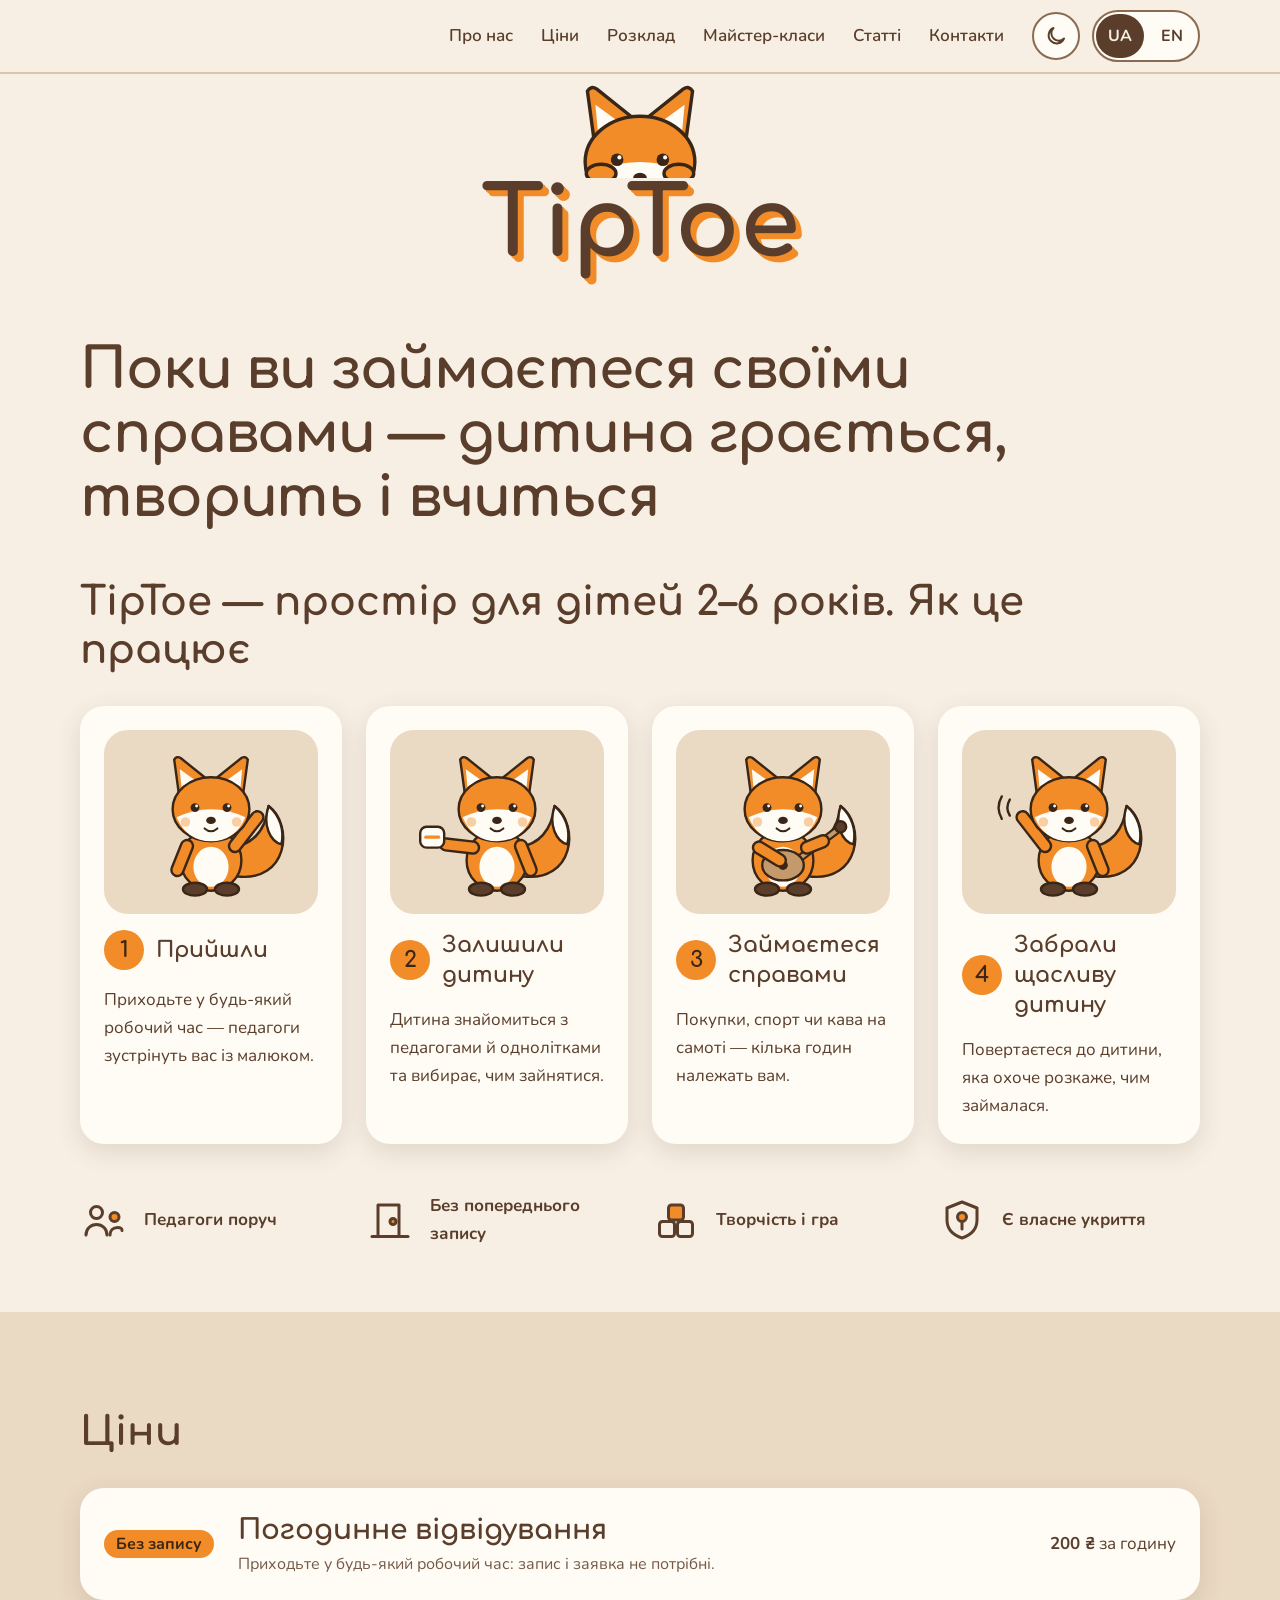
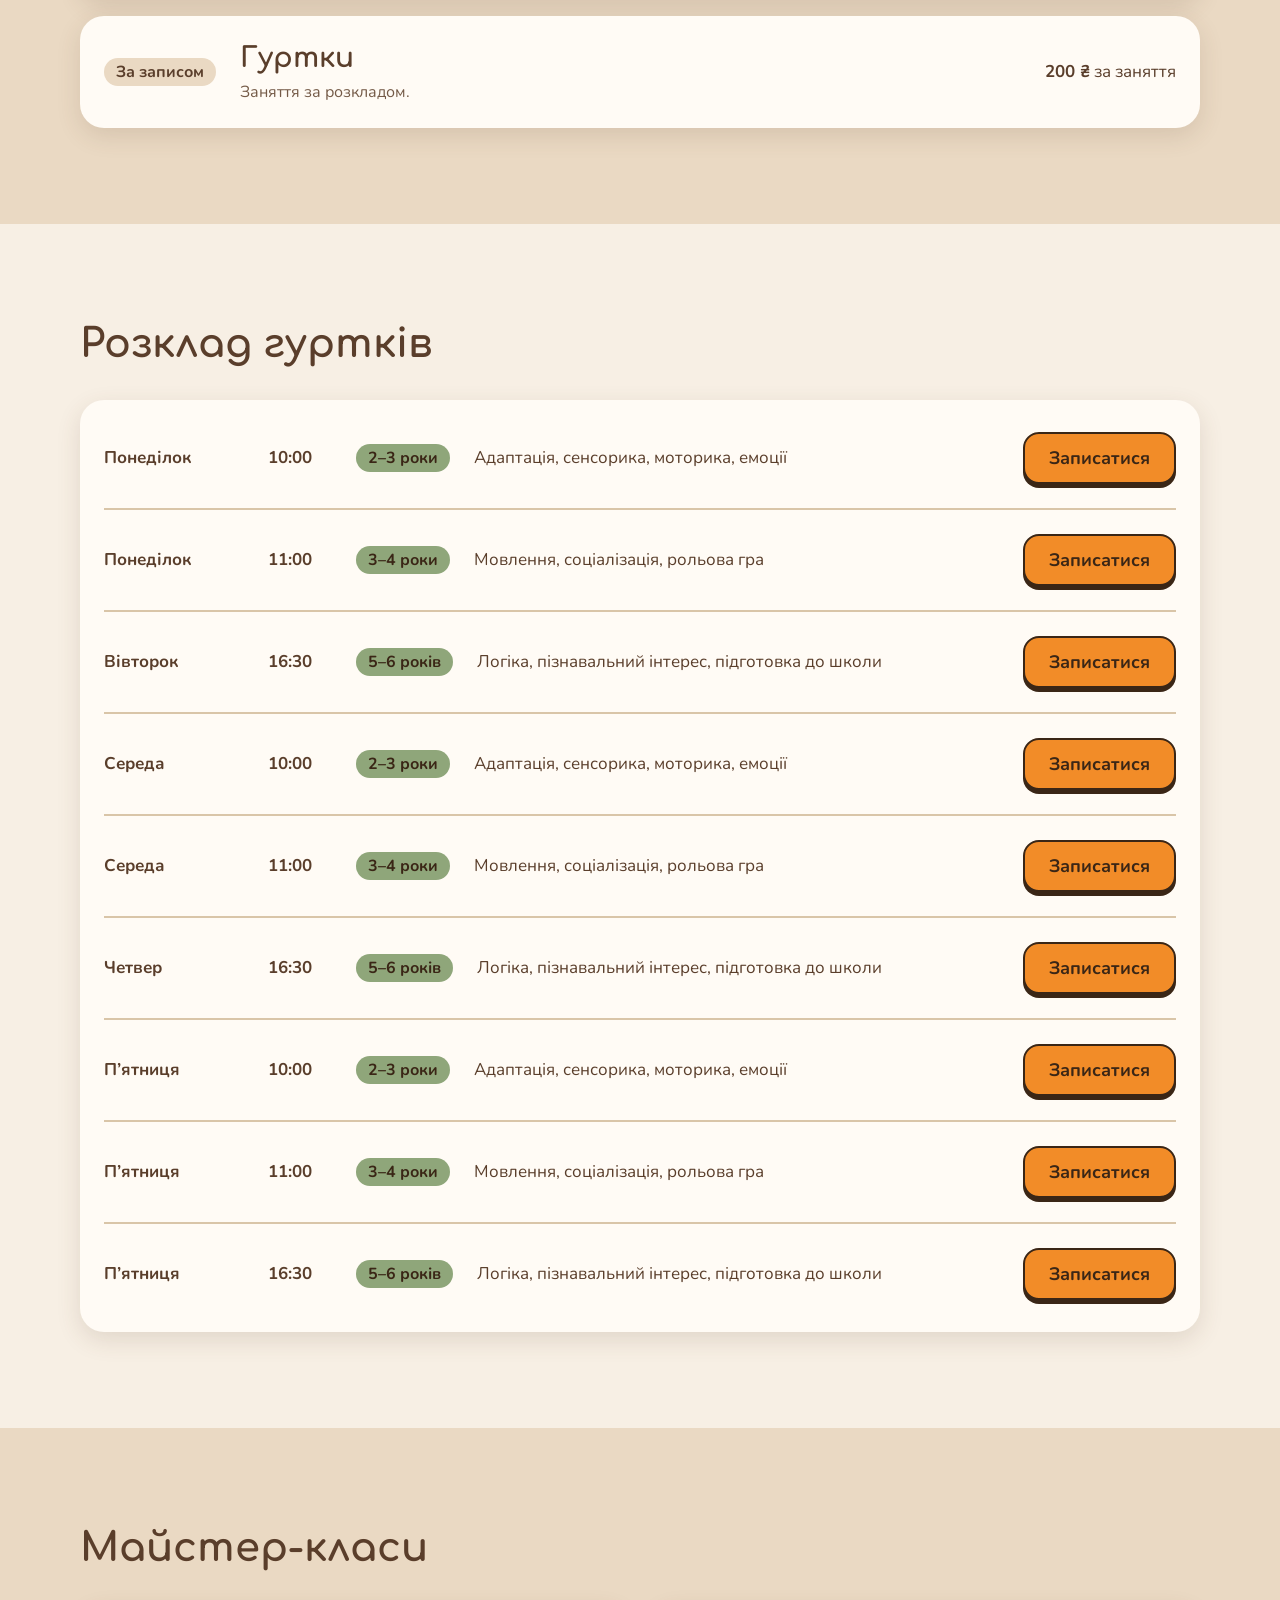
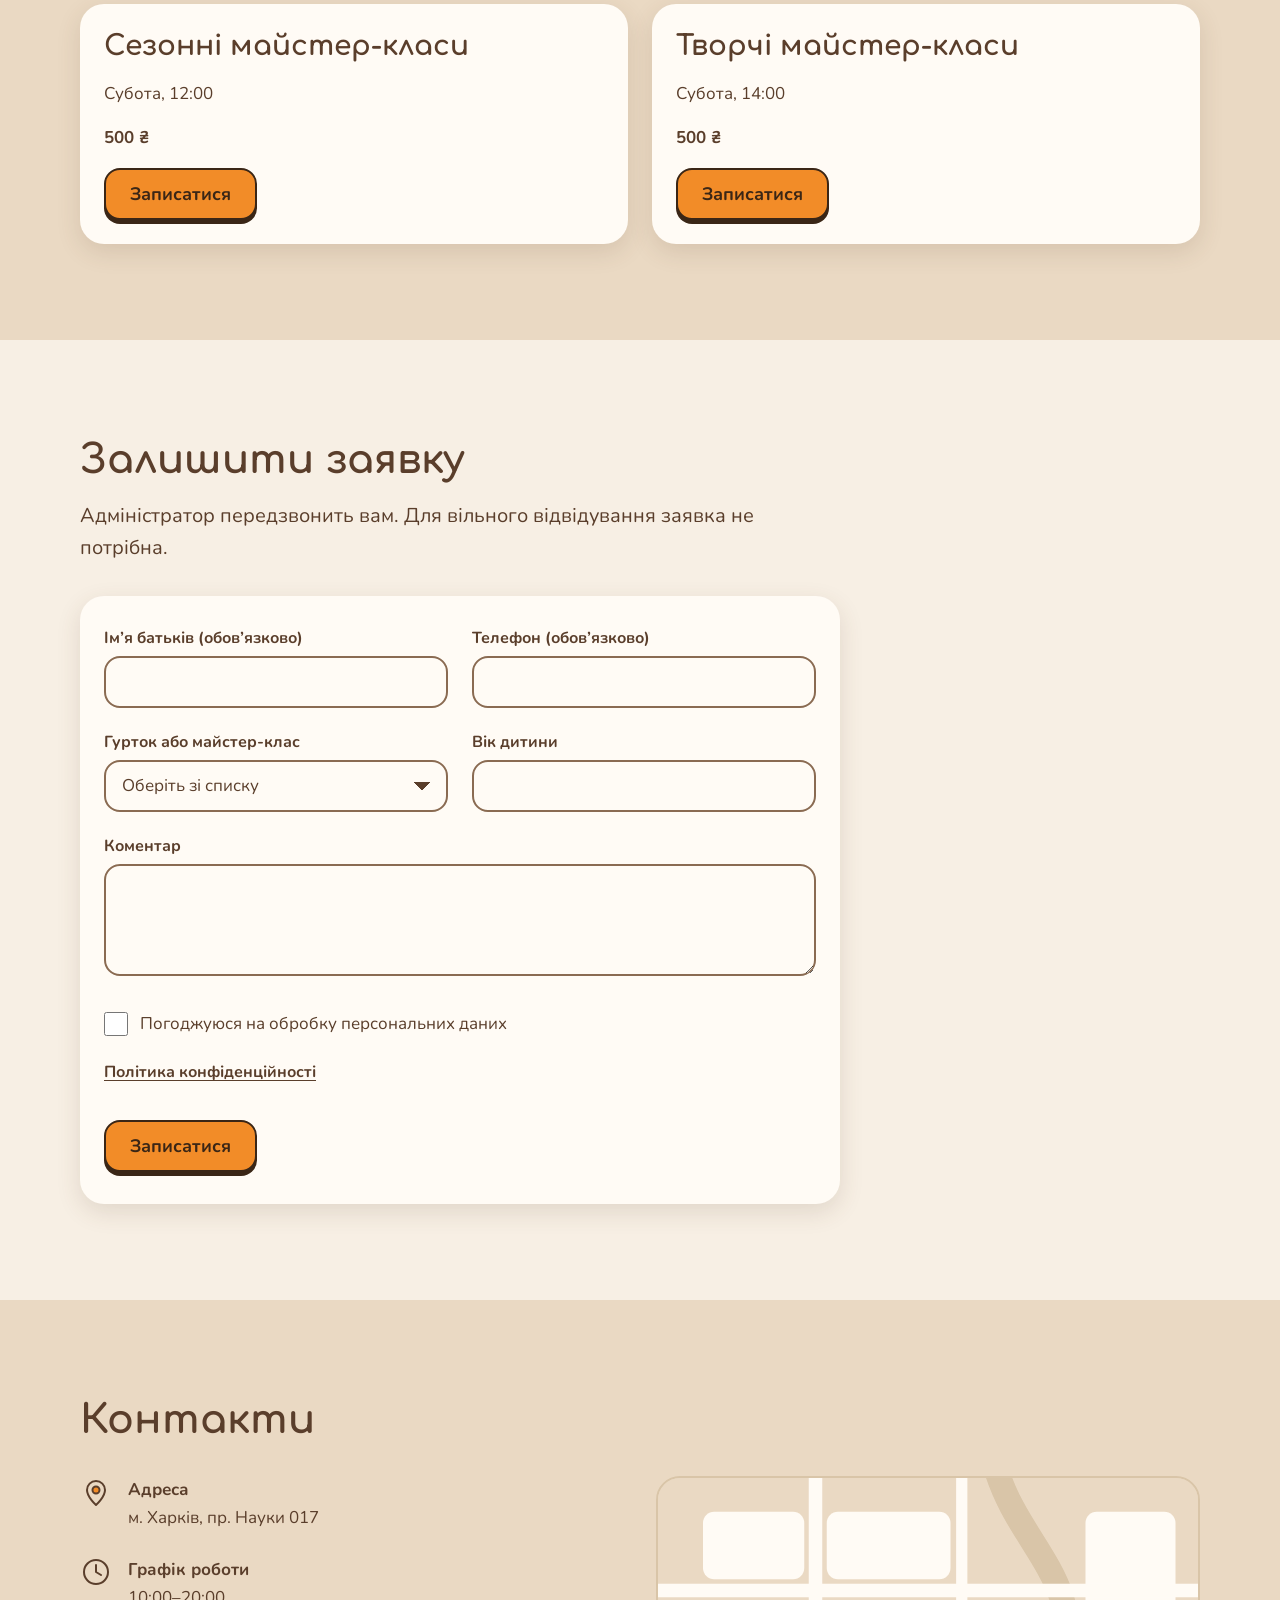
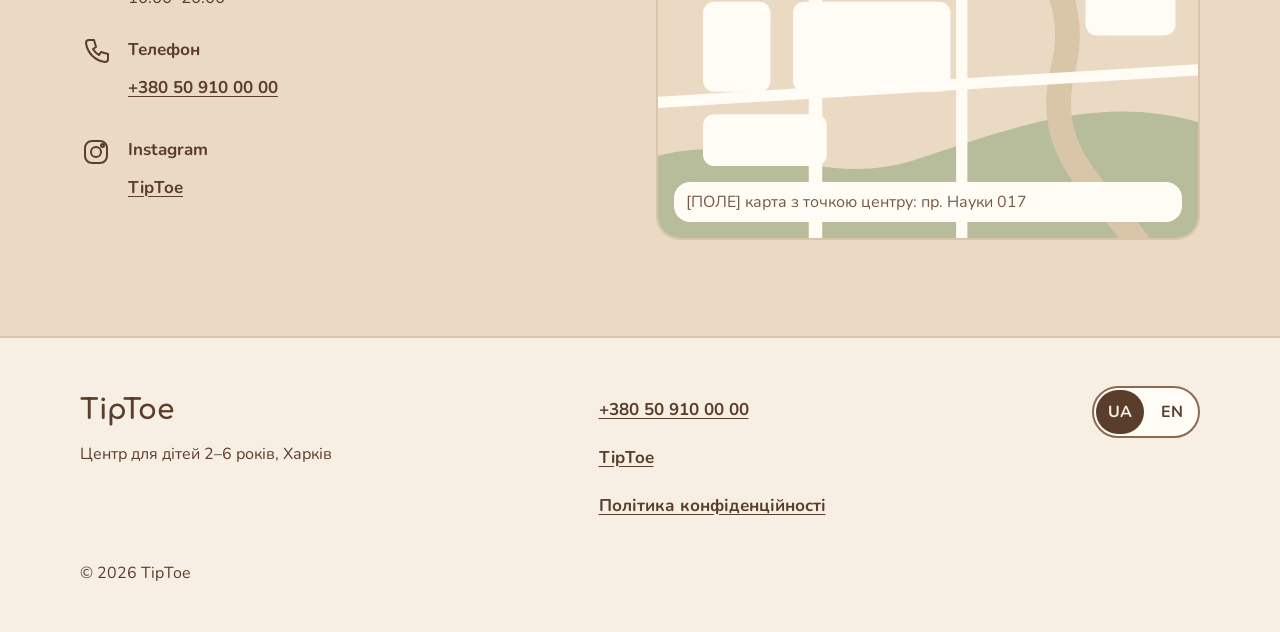
==== commit 268a9b3f: "Підготувати сайт до публікації на GitHub Pages - index.html: переадресація на site.html зі збереженн" ====
--- a/index.html
+++ b/index.html
@@ -1,63 +1,17 @@
 <!DOCTYPE html>
-<html lang="uk" data-page="stub">
+<html lang="uk">
 <head>
   <meta charset="UTF-8">
   <meta name="viewport" content="width=device-width, initial-scale=1.0">
-  <title>TipToe — сайт скоро запрацює</title>
-  <meta name="description" content="TipToe — простір для дітей 2–6 років у Харкові. Сайт скоро запрацює.">
+  <title>TipToe — простір для дітей 2–6 років у Харкові</title>
+  <!-- Головна сторінка сайту — site.html. Ця сторінка лише переадресовує на неї,
+       зберігаючи параметри (?lang=en) і якір (#prices). Заглушка «Сайт у розробці» лишилася в історії git. -->
+  <script>location.replace('site.html' + location.search + location.hash);</script>
+  <meta http-equiv="refresh" content="0; url=site.html">
+  <link rel="canonical" href="site.html">
   <link rel="icon" href="assets/img/favicon.svg" type="image/svg+xml">
-  <link rel="stylesheet" href="assets/css/tokens.css">
-  <link rel="stylesheet" href="assets/css/base.css">
-  <link rel="stylesheet" href="assets/css/components.css">
-  <link rel="stylesheet" href="assets/css/sections.css">
-  <script src="assets/js/theme.js"></script>
-  <script src="assets/js/i18n.js" defer></script>
-  <script src="assets/js/lang.js" defer></script>
 </head>
 <body>
-<!-- Заглушка «Сайт у розробці»: показується до запуску. Готовий лендинг — site.html. -->
-<div id="top" class="page">
-  <a class="tt-btn tt-skip" href="#main" data-i18n="skip">Перейти до основного вмісту</a>
-
-  <svg width="0" height="0" style="position:absolute" aria-hidden="true" focusable="false">
-    <defs>
-      <symbol id="tp-head" viewBox="0 0 200 200"><g style="stroke:var(--edge)" stroke-width="3" stroke-linejoin="round" stroke-linecap="round"><path d="M60 66L54 22Q57 17 62 20L92 44Z" fill="var(--orange)"/><path d="M140 66L146 22Q143 17 138 20L108 44Z" fill="var(--orange)"/><path d="M63 56L61 34L79 47Z" fill="var(--tipi-cream)" stroke="none"/><path d="M137 56L139 34L121 47Z" fill="var(--tipi-cream)" stroke="none"/><ellipse cx="100" cy="84" rx="48" ry="40" fill="var(--orange)"/><path d="M57 94Q100 74 143 94Q130 124 100 124Q70 124 57 94Z" fill="var(--tipi-cream)" stroke="none"/><circle cx="68" cy="100" r="6" fill="var(--orange)" stroke="none" opacity=".4"/><circle cx="132" cy="100" r="6" fill="var(--orange)" stroke="none" opacity=".4"/><circle cx="80" cy="82" r="5.5" fill="var(--ink-deep)" stroke="none"/><circle cx="120" cy="82" r="5.5" fill="var(--ink-deep)" stroke="none"/><circle cx="82" cy="80" r="1.8" fill="var(--tipi-cream)" stroke="none"/><circle cx="122" cy="80" r="1.8" fill="var(--tipi-cream)" stroke="none"/><ellipse cx="100" cy="98" rx="6" ry="4.5" fill="var(--ink-deep)" stroke="none"/><path d="M92 108Q100 115 108 108" fill="none" stroke-width="2.5"/></g></symbol>
-    </defs>
-  </svg>
-
-  <header class="site-header">
-    <div class="wrap hdr-row">
-      <div class="hdr-tools">
-        <button class="theme-btn" type="button" aria-pressed="false" aria-label="Темна тема" data-i18n-attr="aria-label:theme">
-          <svg class="ico-moon" width="24" height="24" viewBox="0 0 24 24" fill="none" stroke="currentColor" stroke-width="2" stroke-linecap="round" stroke-linejoin="round" aria-hidden="true" focusable="false"><path d="M20 14.5A8 8 0 1 1 9.5 4a6.5 6.5 0 0 0 10.5 10.5z"/></svg>
-          <svg class="ico-sun" width="24" height="24" viewBox="0 0 24 24" fill="none" stroke="currentColor" stroke-width="2" stroke-linecap="round" stroke-linejoin="round" aria-hidden="true" focusable="false"><circle cx="12" cy="12" r="4"/><path d="M12 3v2M12 19v2M3 12h2M19 12h2M5.6 5.6l1.4 1.4M17 17l1.4 1.4M5.6 18.4L7 17M17 7l1.4-1.4"/></svg>
-        </button>
-        <div class="tt-lang" role="group" aria-label="Мова сайту" data-i18n-attr="aria-label:langLabel">
-          <a href="?lang=uk" data-lang="uk" lang="uk" hreflang="uk" aria-current="true" aria-label="UA — українська" data-i18n-attr="aria-label:uaLabel">UA</a>
-          <a href="?lang=en" data-lang="en" lang="en" hreflang="en" aria-current="false" aria-label="EN — English" data-i18n-attr="aria-label:enLabel">EN</a>
-        </div>
-      </div>
-    </div>
-  </header>
-
-  <main id="main" tabindex="-1">
-    <section class="sec">
-      <div class="wrap center-block">
-        <div class="masthead" style="padding:0">
-          <svg class="masthead-tipi" viewBox="30 14 140 84" aria-hidden="true" focusable="false"><use href="#tp-head" width="200" height="200"/><g style="stroke:var(--edge)" stroke-width="3" fill="var(--orange)"><ellipse cx="66" cy="94" rx="13" ry="8"/><ellipse cx="134" cy="94" rx="13" ry="8"/></g></svg>
-          <p class="wordmark" aria-hidden="true">TipToe</p>
-        </div>
-        <h1 class="tt-h2"><span class="sr-only">TipToe — </span><span data-i18n="stubH1">Простір для дітей 2–6 років у Харкові</span></h1>
-        <p class="tt-lead" data-i18n="stubP">Сайт скоро запрацює. Ми готуємо його до відкриття центру.</p>
-      </div>
-    </section>
-  </main>
-
-  <footer class="site-footer">
-    <div class="wrap">
-      <p class="tt-caption">© 2026 TipToe</p>
-    </div>
-  </footer>
-</div>
+  <p><a href="site.html">Перейти на сайт TipToe</a></p>
 </body>
 </html>
